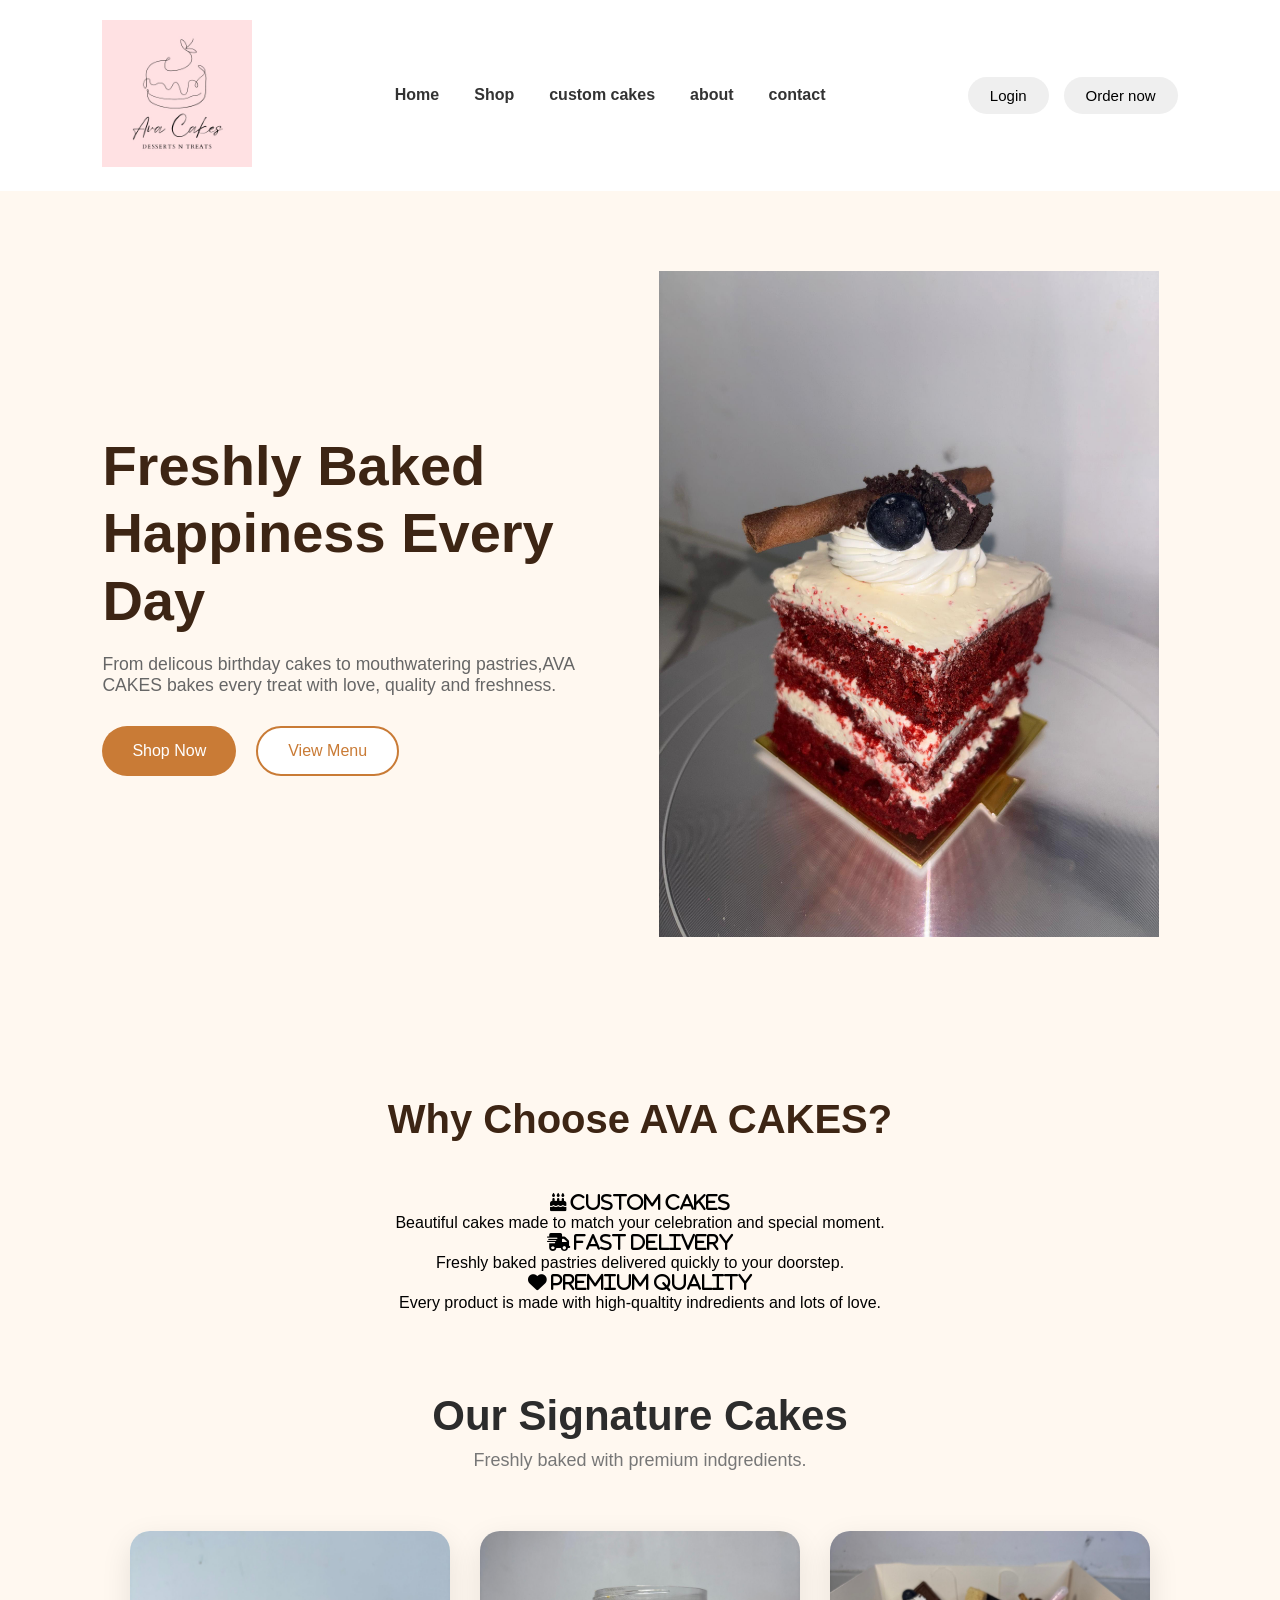
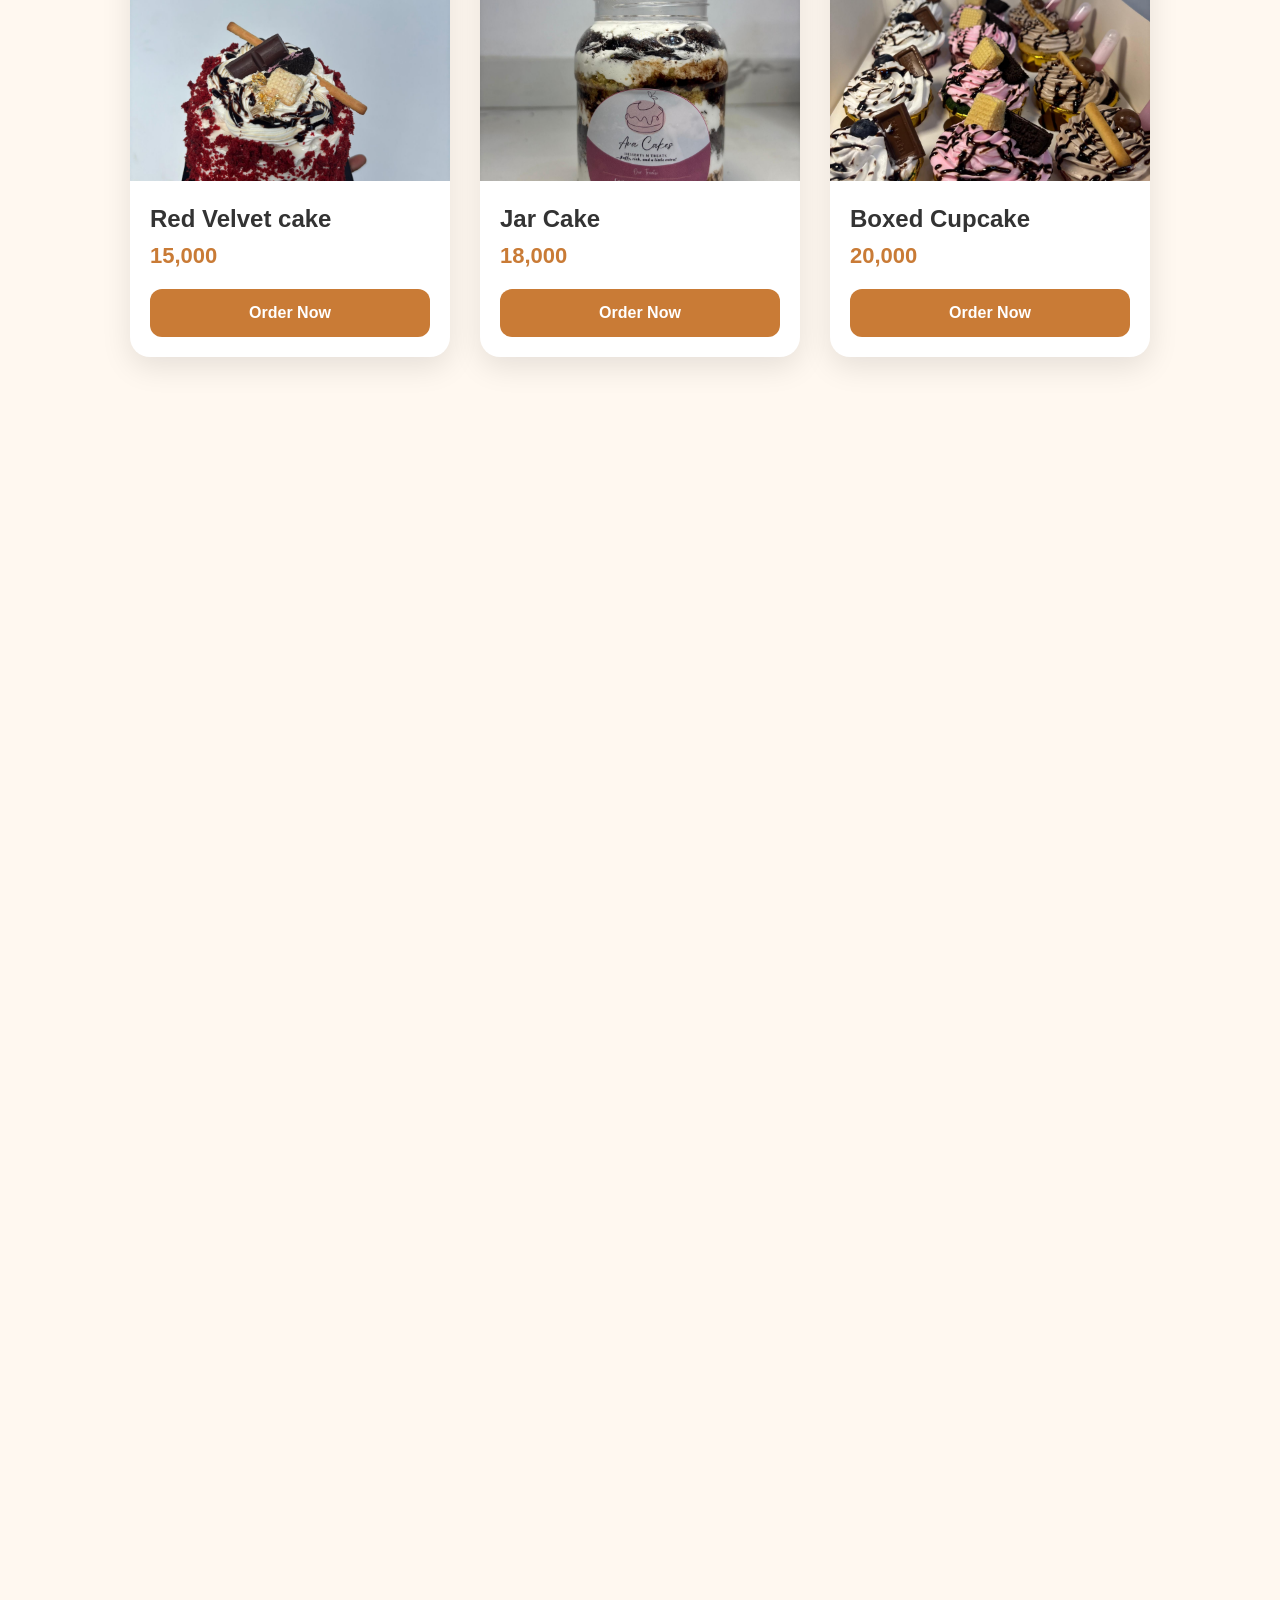
==== index.html @ df7b78af "Initial commit" ====
<!DOCTYPE html>
<html lang="en">
<head>
    <meta charset="utf-8">
    <meta name="viewport"content="width=device-width,inital-scale=1.0">
    <title>AVA CAKES</title>
    <link rel="stylesheet" href="css/style.css"> 
    <link rel="preconnect" href="https://fronts,googleapis.com">
    <link rel="stylesheet" href="https://cdnjs.cloudflare.com/ajax/libs/font-awesome/6.7.2/css/all.min.css">
    <link rel="preconnect" href="https://fronts.gstatic.com"crossorigin>
    <link href="https://frongts,googleapis,com/css2?family=poppins:wght@300;400;500;600;700& display=swap" rel="stylesheet">
</head>

<body>
 <nav class="navbar">
<div class="logo">
<img src="image/logo/logo.png" alt="AVA CAKES logo">
</div>
<ul class="nav-links" id="navLinks">
<li><a href="#">Home</a></li>
<li><a href="#">Shop</a></li>
    <li><a href="#">custom cakes</a></li>
    <li><a href="#">about</a></li>
    <li><a href="#">contact</a></li>
</ul>
<div class="menu-toggle" id="menuToggle">
<i class="fa-solid fa-bar"></i>
</div>
<div class="nav-actions">
    <button class="login-btn">Login</button>
    <button class="order-btn">Order now</button>
</div>
 </nav>
<section class="hero fade-in">
    <div class="hero-text">
<h1>Freshly Baked Happiness Every Day</h1>
<p>
    From delicous birthday cakes to mouthwatering pastries,AVA CAKES bakes every treat with love, quality and freshness.
</p>
<div class="hero-buttons">
    <button class="shop-btn">Shop Now</button>
<button class="menu-btn">View Menu</button>
</div>
    </div>
    <div class="hero-image">
        <img src="image/hero/hero-cake.jpg" alt="AVA CAKES Signature Cake">
    
    </div>
</section>
<section class="features fade-in">
    <h2>Why Choose AVA CAKES?</h2>
    <div class="feature-container">
        <div class="feature-card">
<h3><i class="fa-solid fa-cake-candles"> Custom Cakes</i></h3>
<p>Beautiful cakes made to match your celebration and special moment.</p>
        </div>
        <div class="feature-card">
<h3><i class="fa-solid fa-truck-fast"> Fast Delivery</i></h3>
<p>Freshly baked pastries delivered quickly to your doorstep.</p>
        </div>
<div class="feature-card">
<h3><i class="fa-solid fa-heart"> Premium Quality</i></h3>
<p>Every product is made with high-qualtity indredients and lots of love.</p>
</div>

    </div>

</section>
<section class="feature-products fade-in">
<div class="section-title">
<h2>Our Signature Cakes</h2>
<p>Freshly baked with premium indgredients.</p>
</div>
<div class="products">
    <div class="product-card">
        <img src="image/cakes/red velvet.jpg" alt="red velvet">
<h3>Red Velvet cake</h3>
<p class="price">15,000</p>
<button>Order Now</button>
    </div>
<div class="product-card">
<img src="image/cakes/jar cake.jpg" alt="Jar Cake">
<h3>Jar Cake</h3>
<p
class="price">18,000</p>
<button>Order Now</button>
</div>
<div class="product-card">
    <img src="image/cakes/boxked cupcake.jpg" alt="Boxed Cupcake">
<h3>Boxed Cupcake</h3>
<p class="price">20,000</p>
<button>Order Now</button>
</div>

</div>
</section>

<section class="reviews fade-in">
    <div class="section-title">
        <h2>What Our Customers Say</h2>
        <p>Trusred by cake lovers across the city.</p>
    </div>
    <div class="review-container">
        <div class="review-card">
            <h3>⭐⭐⭐⭐⭐</h3>
<p>"The Red Velvet and the Chocolate Cake was absolutely delicious.it they are my favourite."</p>
<h4>- Fareed A.</h4>
        </div>
        <div class="review-card">
            <h3>⭐⭐⭐⭐⭐</h3>
                <p>"Fast delivery, fresh pastries and excellent customer service. highly recommendable."</p>
<h4>- Precious A.</h4>
        </div>
        <div class="review-card">
            <h3>⭐⭐⭐⭐⭐</h3>
<p>"AVA CAKES made my birthday unforgettable. I'll definately order again!"</p>
<h4>- David o.</h4>
        </div>
    </div>
</section>
<section class="about fade-in">
    <div class="about-image">
<img src="image/about/backary.jpg" alt="AVA CAKES Bakery">
    </div>
<div class="about-text">
    <h2>About AVA CAKES</h2>
<P>AVA CAKES is passionate about creating beautiful cakes and delicious pastries for every with premium ingredients,creativity and lots of love.</P>
<p>Whether it's a birthday, wedding, anniversary or a simple sweet treat, we make every celebration unforgettable.</p>
<button class="order-btn">Learn More</button>
</div>
</section>
<section class="cta fade-in">
<h2>Ready to Order Your Dream Cake?</h2>
<p>Let AVA CAKES make your next celebration extra special with our freshly baked cakes and pastries.</p>
<a href="#" class="cta-btn">Order Your Cake Today</a>
</section>
<footer class="footer fade-in">
    <div class="footer-container">
<div class="footer-box">
<h3>AVA CAKES</h3>
<p>Baking happiness every day with delicious cakes, pastries and desserts made with love</p>
</div>
<div class="footer-box">
<h3>Quick Links</h3>
<a href="#">Home</a>
<a href="#">Shop</a>
<a href="#">Custom Cakes</a>
<a href="#">About</a>
<a href="#">Contact</a>
</div>
<div class="footer-box">
    <h3>Contact</h3>
<p>📍 Ibadan, nigeria</p>
<p>📱 +234 903 050 4430</p>
<p>✉ avacakesng@gmail.com</p>
</div>
<div class="footer-box">
<h3>Opening Hours</h3>
<p>Monday - Friday</p>
<p>8:00 AM - 7:00 PM</p>

<p>Saturday</p>
<p>9:00 - 6:00 PM</p>
</div>
</div>
<div class="copyright">
    <p>© 2026 AVA CAKES. All Rights Reserved.</p>
    </div>

</footer>
<script src="js/script.js"></script>
</body>
</html>
---- css/style.css ----
html{
    scroll-behavior: smooth;
}
/* Reset */
*{
    margin: 0;
    padding: 0;
    box-sizing: border-box;
}
/* body */
body{
    font-family: "poppins" ,
    sans-serif;
    background: #fff8f0;       
}
/* Navigation Bar */
.navbar{
    display: flex;
    justify-content: space-between;
    align-items: center;
    padding: 20px 8%;
    background: #ffffff;
    box-shadow: 0 2px 15px rgba(0, 0, 0, 0);
    position:sticky;
    top: 0;
    z-index: 1000;
}
/* Logo*/
.logo img{
    width: 150px; 
    height: auto;
    transition: o.3s ease;
}
/* Navigation Links*/
.nav-links{
    display: flex;
    list-style: none;
    gap: 35px;
}
.nav-links a{
    text-decoration: none;
    color: #333;
    font-weight:600 ;
transition: 3s;
}
.nav-links a:hover{
    color: #C97B36;
    transition: 0.3s ease;
    position: relative;
}
/* Buttons */
.nav-actions{
    display: flex;
    gap: 15px;
}
.login-btn,.order-btn{
    padding: 10px 22px;
    border-radius: 30px;
    border: none;
    cursor: pointer;
    font-size: 15px;
    transition: o.3s ease;
}
.login-btn:hover{
    background: white;
    color: #C97B36;
}
.order-btn:hover{
    background: #a96327;
}

/* Hero Section */
.hero{
    display: flex;
    align-items: center;
    justify-content: space-between;
    padding: 80px 8%;
    min-height: 90vh;
}

.hero-text{
flex: 1;
}

.hero-text h1{
    font-size: 3.5rem;
    color: #3d2514;
    line-height: 1.2;
}

.hero-text p{
    margin: 20px 0;
    color: #666;
    font-size: 1.1rem;
    max-width: 500px;
}

.hero-buttons{
    display: flex;
    gap: 20px;
    margin-top: 30px;
}

.shop-btn,
.menu-btn{
    padding: 14px 30px;
    border: none;
    border-radius: 30px;
    cursor: pointer;
    font-size: 16px;
}

.shop-btn{
    background: #C97B36;
    color: white;
}

.menu-btn{
    background: white;
    border: 2px solid #C97B36;
    color: #C97B36;
}

.hero-image{
    flex: 1;
    display: flex;
    justify-content:center;
    animation: float 3s ease-in-out infinte;
}

.hero-image img{
    width: 500px;
    max-width: 100%;
    
}

/* Features section */
.features{
    padding: 80px 8%;
    text-align: center;
}

.features h2{
    font-size: 2.5rem;
    color: #3d2514;
    margin-bottom: 50px;
}

.features-container{
    display: flex;
    justify-content: center;
    gap: 30px;
    flex-wrap: wrap;
}

.features-card{
    background: white;
    width: 320px;
    padding: 30px;
    border-radius: 15px;
    box-shadow: 0 5px 20px rgba(0, 0, 0, .08);
    transform: .3s;
}

.features-card:hover{
    transform: translateY(-10px);
}

.features-card h3{
    margin-bottom: 15xp;
    color: #C97B36;
}
.features-card p{
    color: #666;
    line-height: 1.6;
}

.features-card i{
    font-size: 28px;
    margin-right: 10px;
    color: #C97B36;
}

.features-products{
    padding: 100px 8%;
    background: #fff8f5;
}

.section-title{
    text-align: center;
    margin-bottom: 60px;
}

.section-title h2{
    font-size: 42px;
    color: #2c2c2c;
    margin-bottom: 10px;
}

.section-title p{
    color: #777;
    font-size: 18px;
}

.products{
    display: flex;
    justify-content: center;
    gap: 30px;
    flex-wrap: wrap;
}

.product-card{
    width: 320px;
    background: #fff;
    border-radius: 20px;
    overflow: hidden;
    box-shadow:0 10px 30px rgba(0, 0, 0, .1);
    transition: 0.4s;
    cursor: pointer;
}

.product-card:hover{
    transform: translateY(-10px);
    box-shadow: 0 20px 40px rgba(0, 0, 0, .15);
}

.product-card img{
    width: 100%;
    height: 250px;
    object-fit: cover;
    transition: 0.4s ease;
}
.product-card:hover img{
    transform: scale(1.08);
}

.product-card h3{
    padding: 20px 20px 10px;
    font-size: 24px;
    color: #333;
}

.price{
    padding: 0 20px;
    font-size: 22px;
    font-weight: 700;
    color: #c97B36;
}

.product-card button{
    width: calc(100% - 40px);
    margin: 20px;
    padding: 15px;
    border: none;
    border-radius: 12px;
    background: #c97B36;
    color: #fff;
    font-size: 16px;
    font-weight: 600;
    cursor: pointer;
    transition: 3s;
}

.product-card button:hover{
background: #a86026;
}

.reviews{
    padding: 100px 8%;
    background: #ffffff;
}

.review-container{
    display: flex;
    justify-content: center;
    gap: 30px;
    flex-wrap: wrap;
}

.review-card{
    width: 320px;
    background: #fff8f5;
    padding: 30px;
    border-radius: 20px;
    text-align: center;
    box-shadow: 0 10px 30px rgba(0, 0, 0, .08);
    transition: .3s;
}

.review-card:hover{
    transform: translateY(-10px);
}

.review-card h3{
font-size: 24px;
margin-bottom: 15px;
}

.review-card p{
color: #555;
line-height: 1.7;
margin-bottom: 20px;
}

.review-card h4{
    color: #c97B36;
    font-size: 18px;
}

.about{
    display: flex;
    align-items: center;
    justify-content: center;
    gap: 60px;
    padding: 100px 8%;
    background: #fff8f5;
    flex-wrap: wrap;
}

.about-image img{
    width: 500px;
    border-radius: 20px;
    box-shadow: 0 15px 35px rgba(0, 0, 0, .15);
}

.about-text{
    max-width: 500px;
}

.about-text h2{
    font-size: 42px;
    margin-bottom: 20px;
    color: #333;
}

.about-text p{
    font-size: 17px;
    color: #666;
    line-height: 1.8;
    margin-bottom: 20px;
}

.cta{
    background: #c97B36;
    color: #fff;
    text-align: center;
    padding: 90px 8%;
}

.cta h2{
    font-size: 45px;
    margin-bottom: 20px;
}

.cta p{
    font-size: 18px;
    width: 70%;
    margin: 0 auto 40px;
    line-height: 1.8;
}

.cta-btn{
    display: inline-block;
    padding: 15px 40px;
    background: #fff;
    color: #c97B36;
    text-decoration: none;
    border-radius: 50px;
    font-weight: 600;
    transition: .3s;
}

.cta-btn:hover{
    background: #2c2c2c;
    color: #fff;
}

.footer{
    background: #2c2c2c;
    color: white;
    padding: 70px 8% 20px;
}

.footer-container{
    display: grid;
    grid-template-columns: repeat(auto-fit,minmax(220px,1fr));
    gap: 40px;
    margin-bottom: 40px;
}

.footer-box h3{
    margin-bottom: 20px;
    color: #c97B36;
}

.footer-box p{
    line-height: 1.8;
    color: #ddd;
}

.footer-box a{
    display: block;
    color: #ddd;
    text-decoration: none;
    margin-bottom: 10px;
    transition: .3s;
}

.footer-box a:hover{
    color: #C97B36;
}

.copyright{
    text-align: center;
    border-top: 1px solid rgba(255, 255, 255, .2);
    padding-top: 20px;
    color: #bbb;
}

/* ========================
   Responsive Design
========================= */
@media (max-width:992px){
    .hero{
        flex-direction: column;
        text-align: center;
        gap: 50px;
    }

    .hero-text p{
        margin: 20px auto;
    }

    .hero-buttons{
        justify-content: center;
    }

    .hero-image img{
        width: 400px;
        height: 400px;
    }

    .about{
        flex-direction: column;
        text-align: center;
    }

    .about-image img{
        width: 100%;
        max-width: 450px;
    }
}   

@media (max-width:768px){
.navbar{
    flex-direction: column;
    gap: 20px;
}

.nav-links{
    flex-direction: column;
    align-items: center;
    gap: 15px; 
}

.nav-actions{
    flex-direction: column;
    width: 100%;
}

.login-btn,.order-btn{
    width: 100%;
}

.hero-text h1{
    font-size: 2.5rem;
}

.hero-image img{
    width: 300px;
    height: 300px;
}

.cta h2{
    font-size: 32px;
}

cta p{
    width: 100%;
}

}

/* Mobile Menu */
.menu-toggle{
    display: none;
    font-size: 28px;
    cursor: pointer;
}
@media (max-width:768px){
    .menu-toggle{
        display: block;
    }
.nav-links, .nav-actions{
    display: none;
}
}

@media (max-width:768px){
    .nav-links.show{
        display: flex;
    }
}

/* Fade In Animation */
.fade-in{
    opacity: 0;
    transform: translateY(40px);
    transition: all 1s ease;
}

.fade-in.show{
    opacity: 1;
    transform: translateY(0);
}

.order-btn:hover{
    transform: translateY(-3px);
    box-shadow: 0 10px 20px rgba(0, 0, 0, .15);
}

.login-btn:hover{
    transform: translateY(-3px);
    box-shadow: 0 10px 20px rgba(0, 0, 0, .15);
}

.logo img:hover{
    transform: scale(1.05);
}

.nav-links a::after{
    content: "";
    position: absolute;
    width: 0;
    height: 2px;
    left: 0;
    bottom: -5px;
    background: #C97B36;
    transition: 0.3s ease;
}

.nav-links a:hover::after{
    width: 100%;
}

@keyframes float{
    0%,100%{
        transform: translateY(0)
    }
    50%{
        transform: translateY(-15px)
    }
}
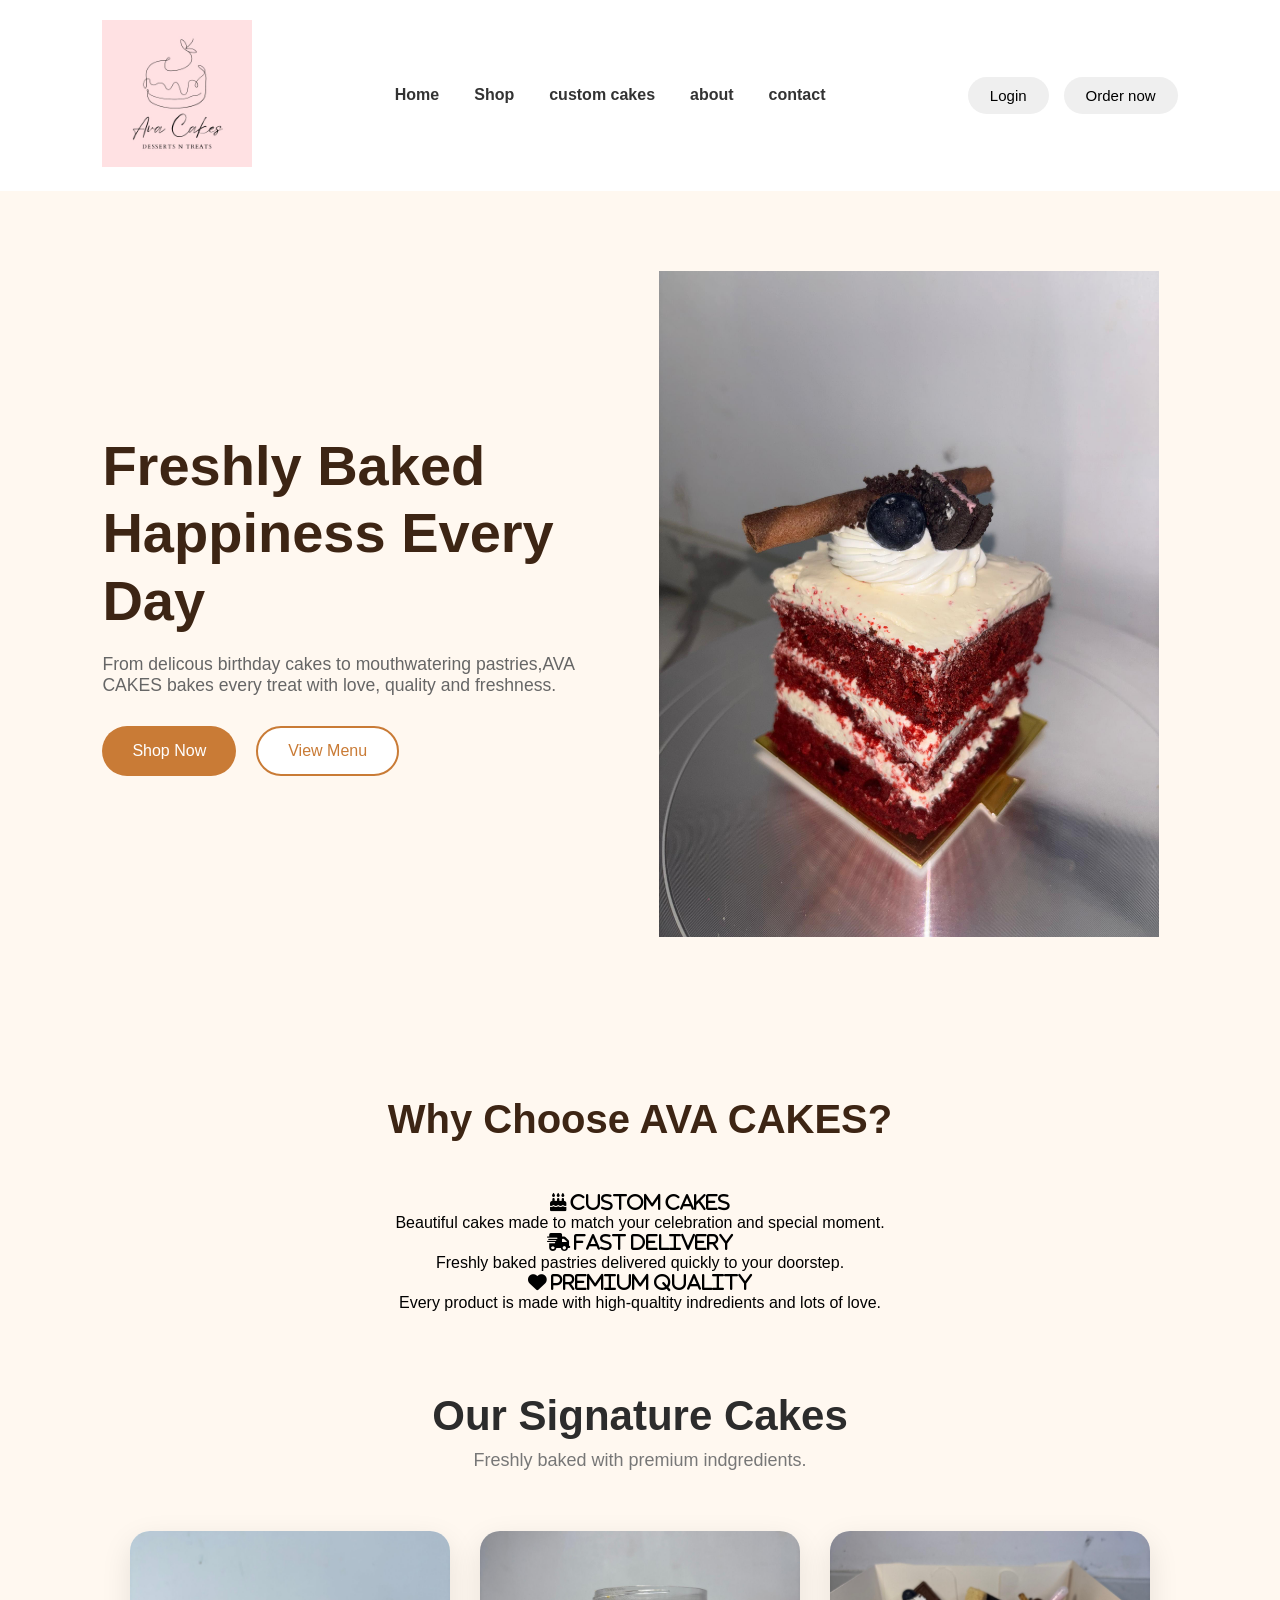
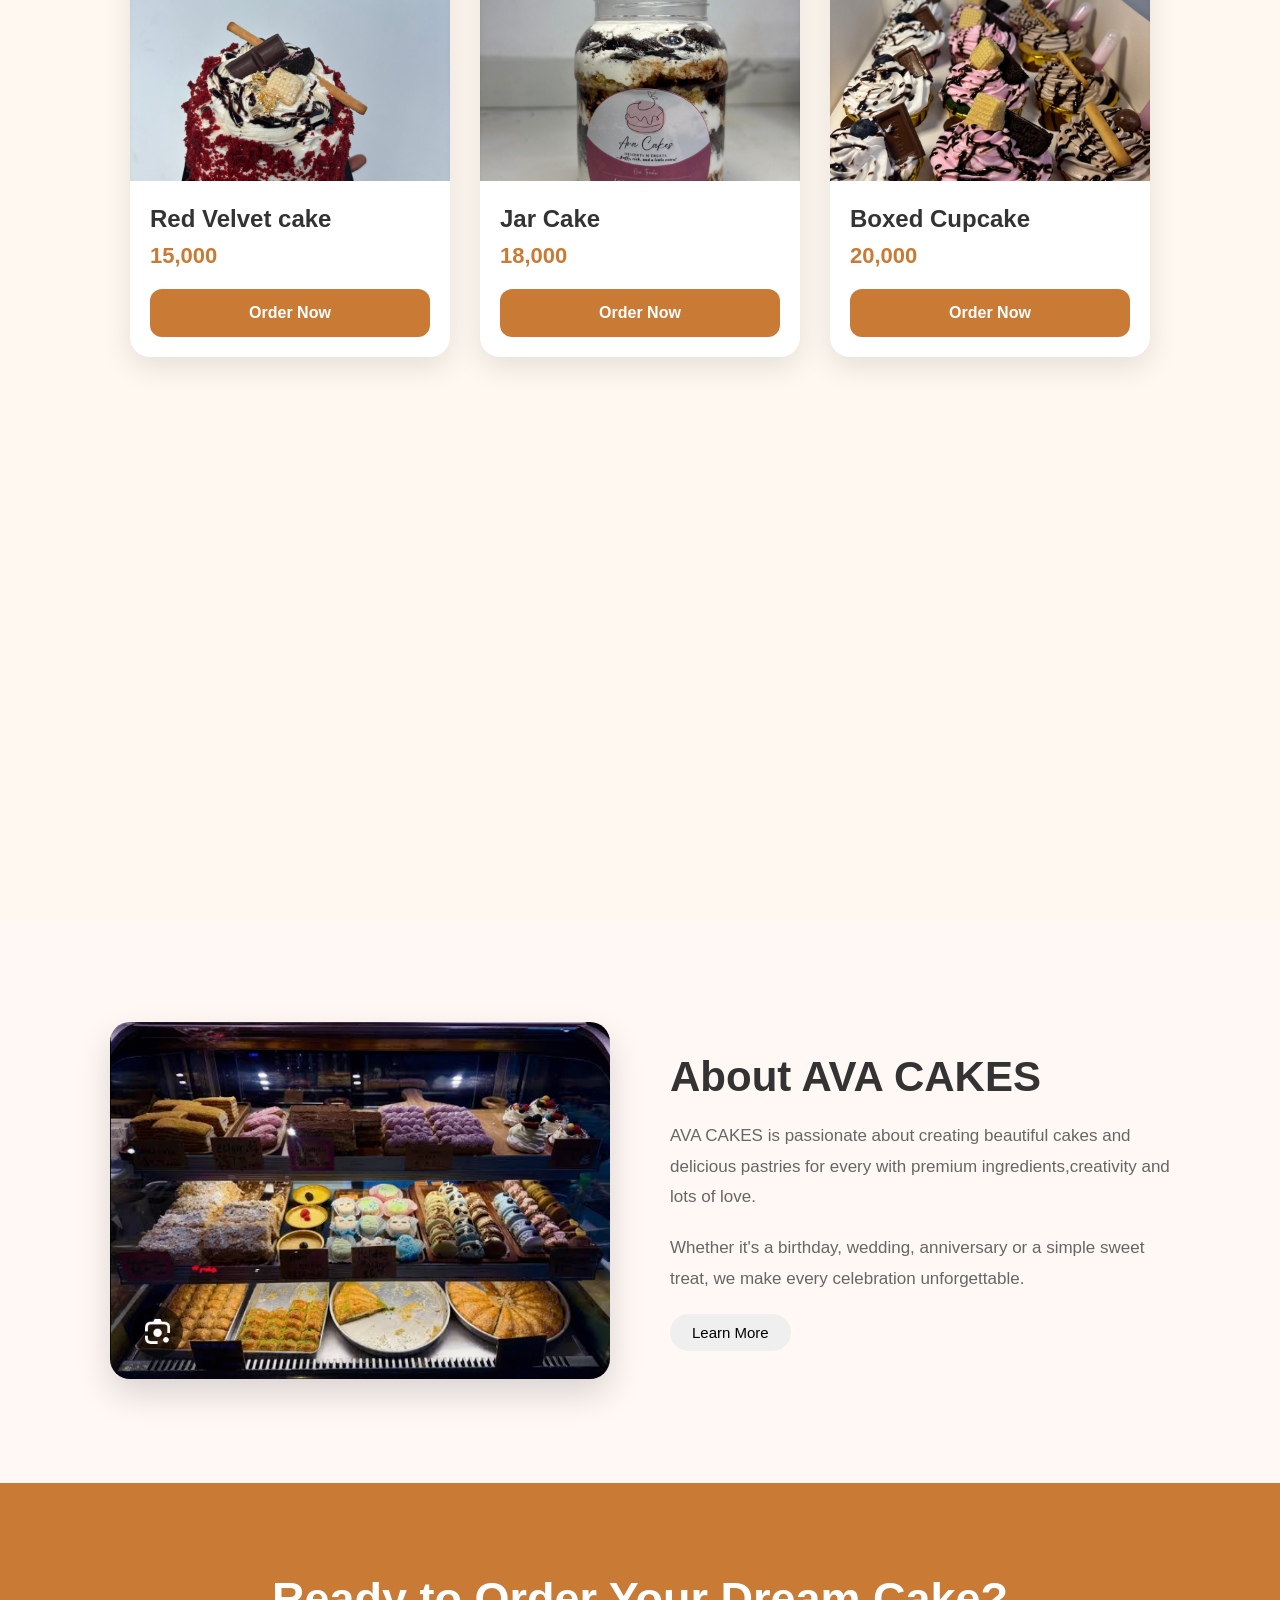
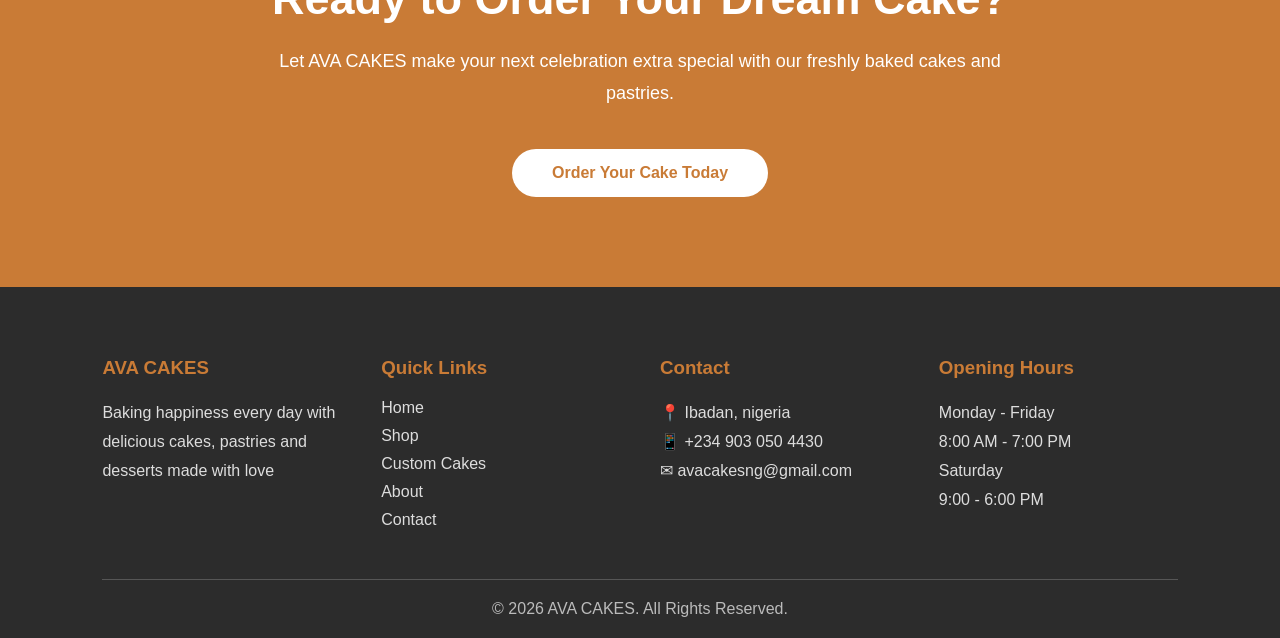
==== commit fa31c88e: "Fix hamburger icon and remove test alert" ====
--- a/index.html
+++ b/index.html
@@ -24,7 +24,7 @@
     <li><a href="#">contact</a></li>
 </ul>
 <div class="menu-toggle" id="menuToggle">
-<i class="fa-solid fa-bar"></i>
+<i class="fa-solid fa-bars"></i>
 </div>
 <div class="nav-actions">
     <button class="login-btn">Login</button>
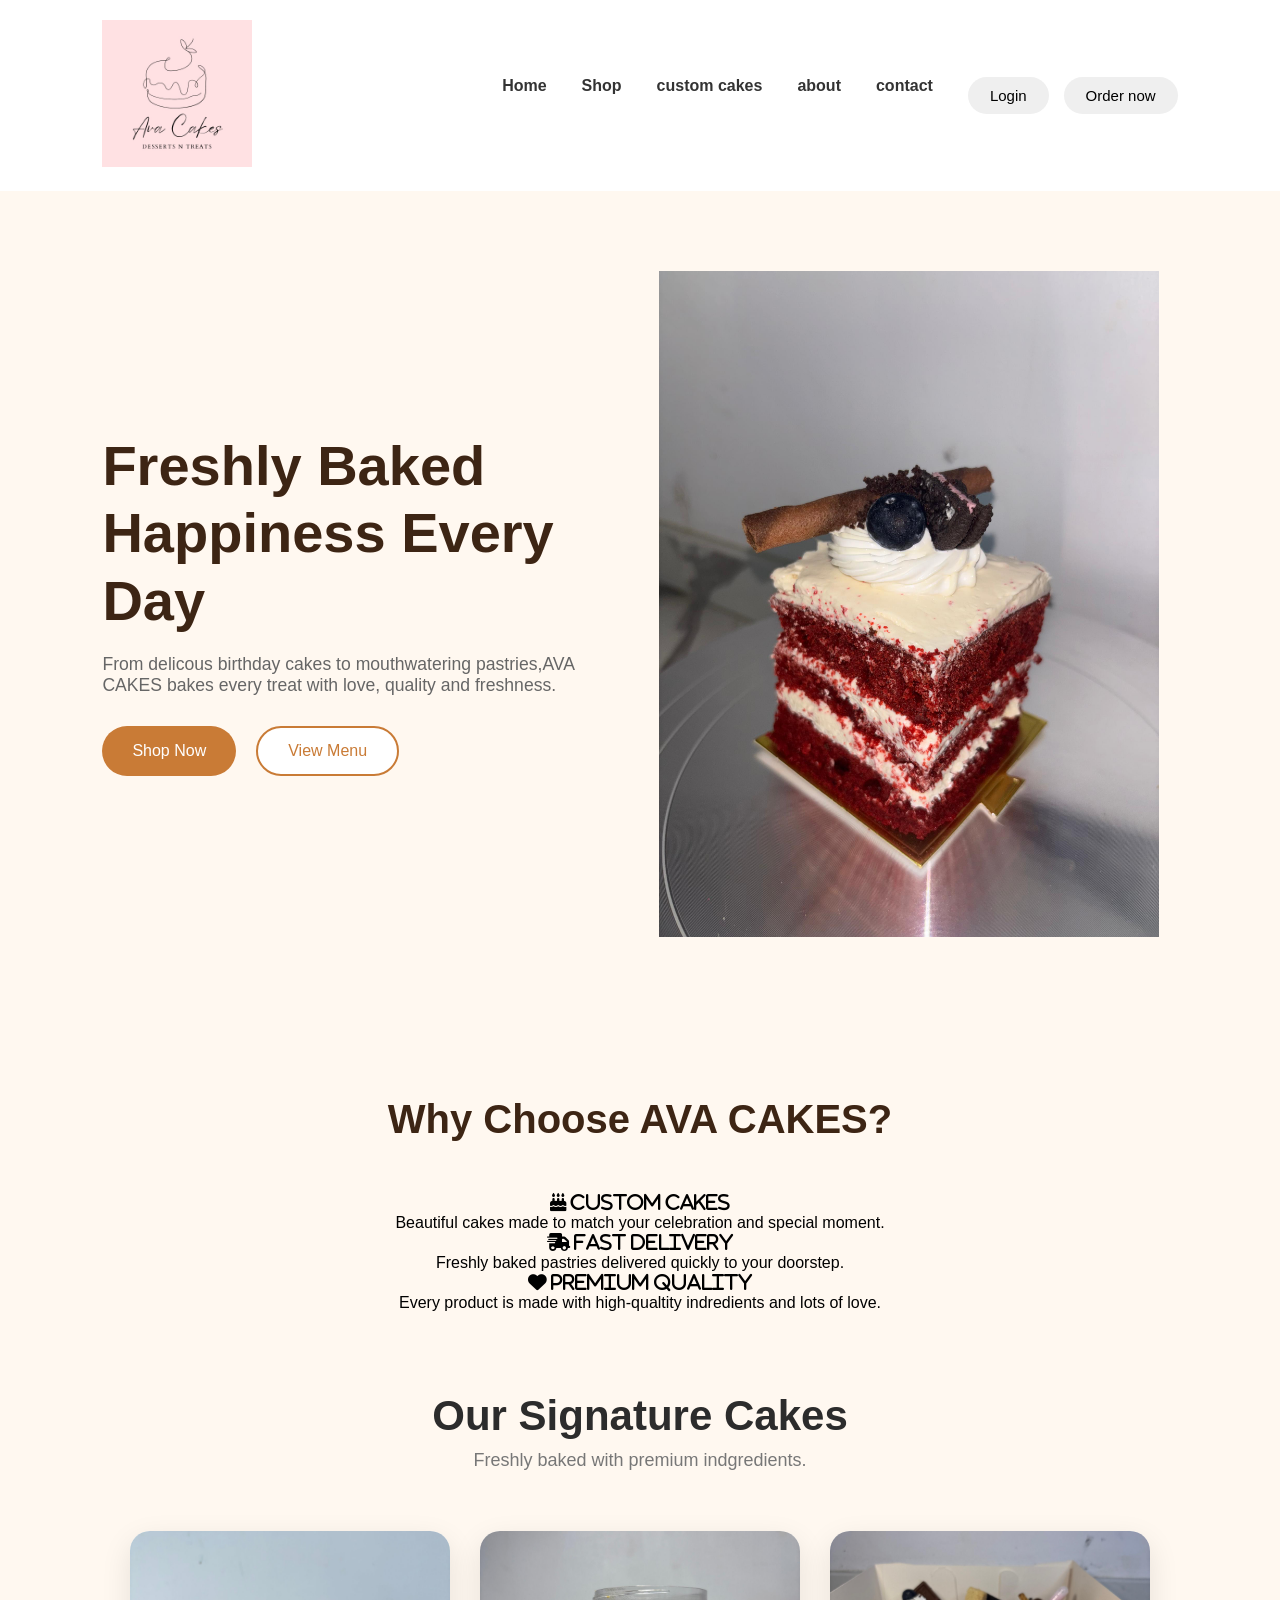
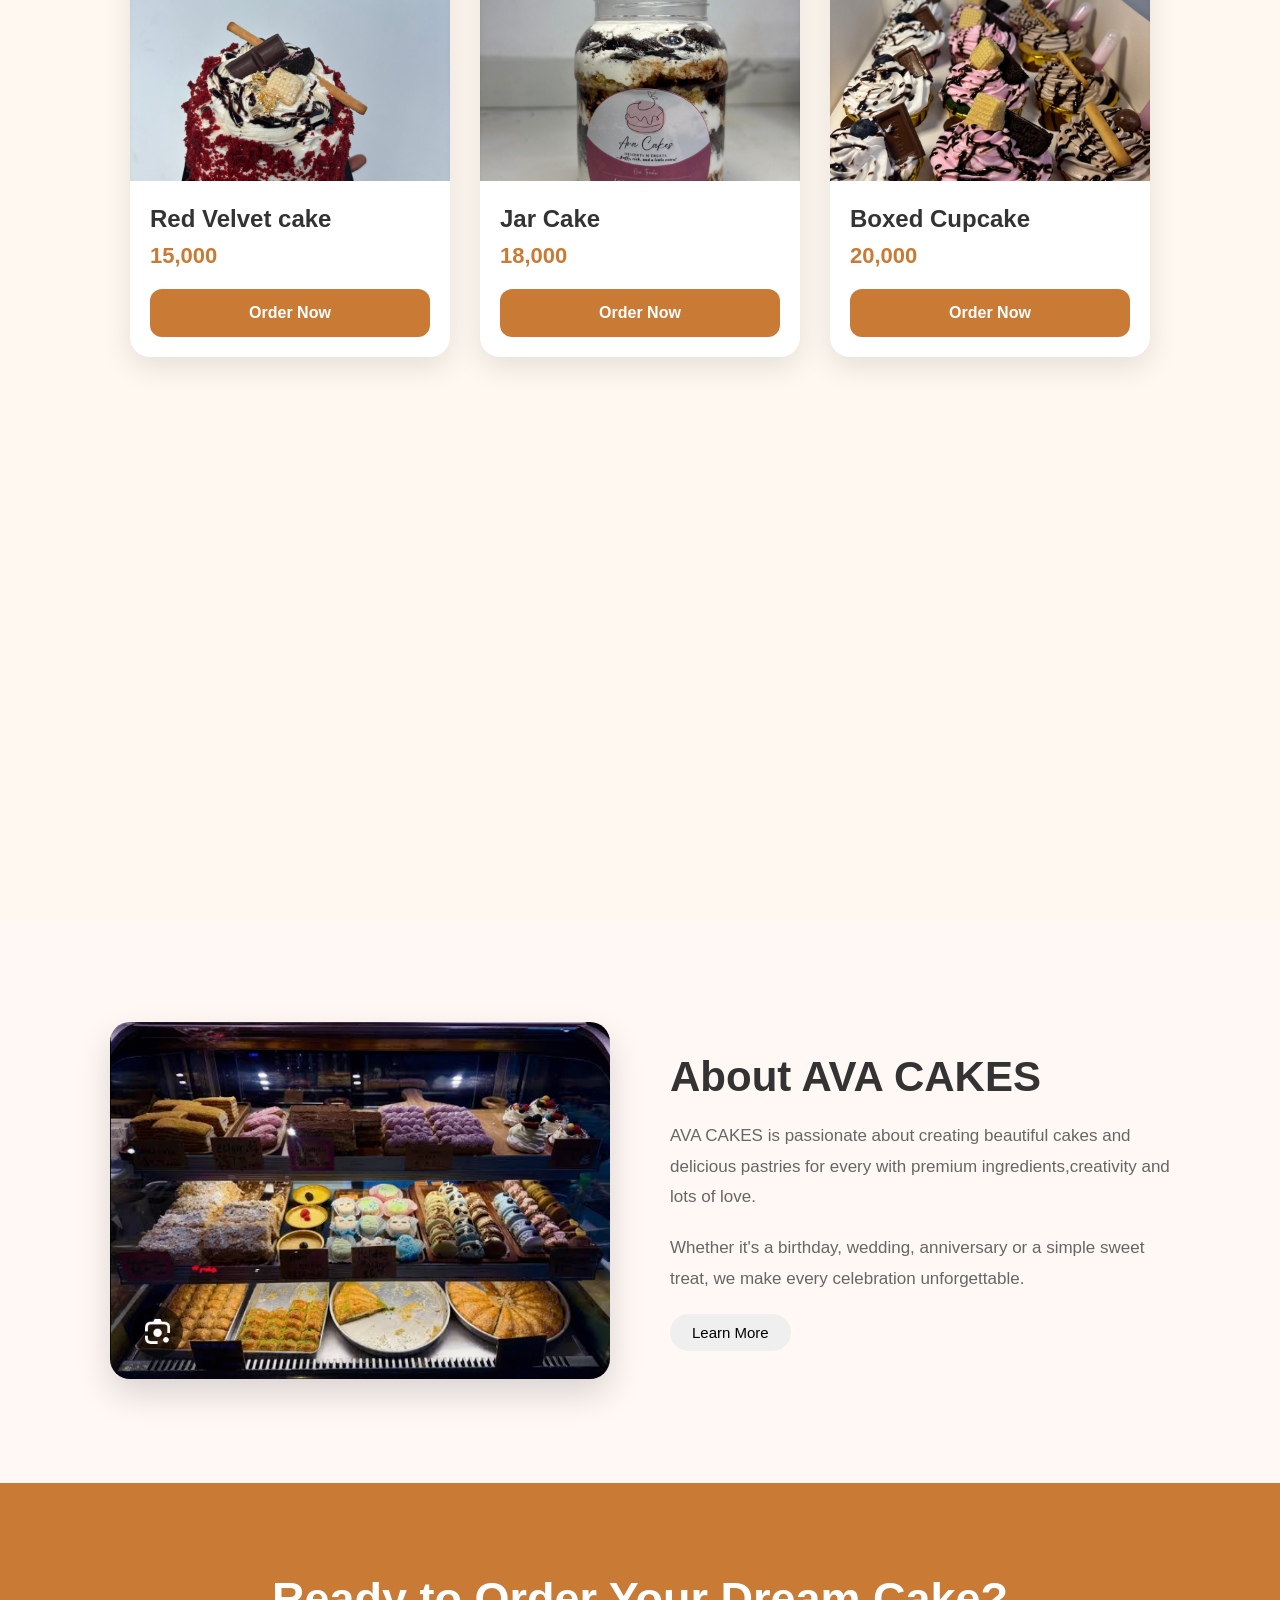
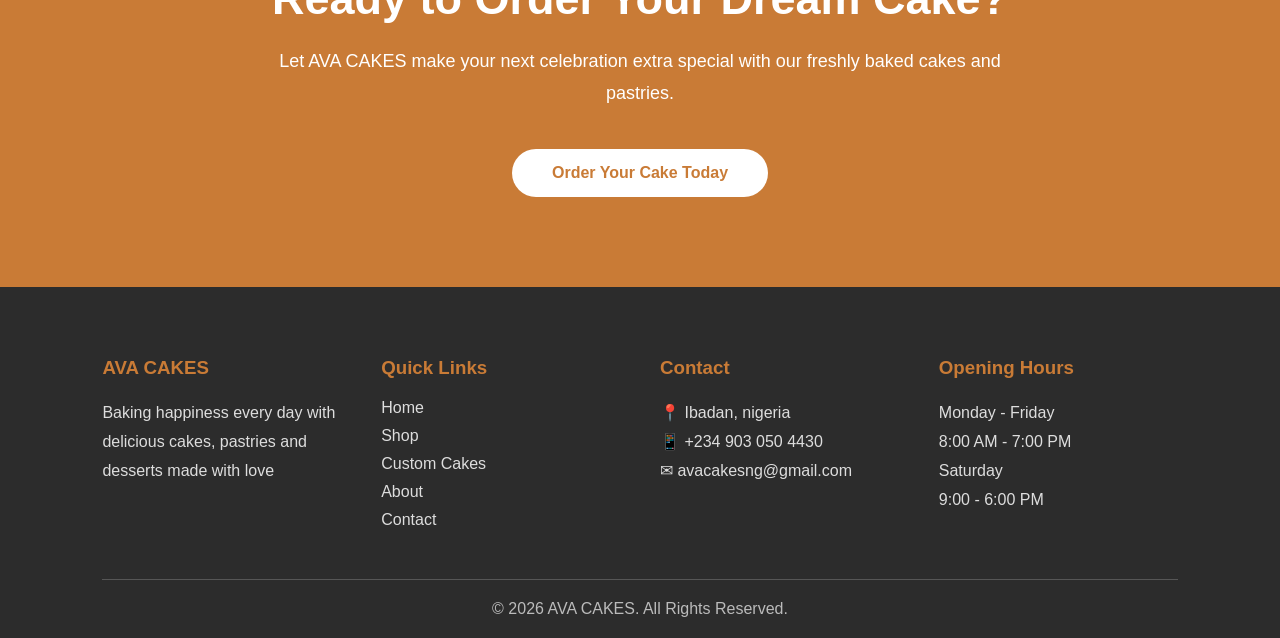
==== commit 9dc5a5d0: "Fix mobile navigation buttons" ====
--- a/index.html
+++ b/index.html
@@ -22,13 +22,13 @@
     <li><a href="#">custom cakes</a></li>
     <li><a href="#">about</a></li>
     <li><a href="#">contact</a></li>
+    <div class="nav-actions">
+<button class="login-btn">Login</button>
+<button class="order-btn">Order now</button>
+    </div>
 </ul>
 <div class="menu-toggle" id="menuToggle">
 <i class="fa-solid fa-bars"></i>
-</div>
-<div class="nav-actions">
-    <button class="login-btn">Login</button>
-    <button class="order-btn">Order now</button>
 </div>
  </nav>
 <section class="hero fade-in">
--- a/css/style.css
+++ b/css/style.css
@@ -502,7 +502,10 @@
         display: block;
     }
 .nav-links, .nav-actions{
-    display: none;
+    display: flex;
+    flex-direction: column;
+    gap: 10px;
+    margin-top: 20px;
 }
 }
 
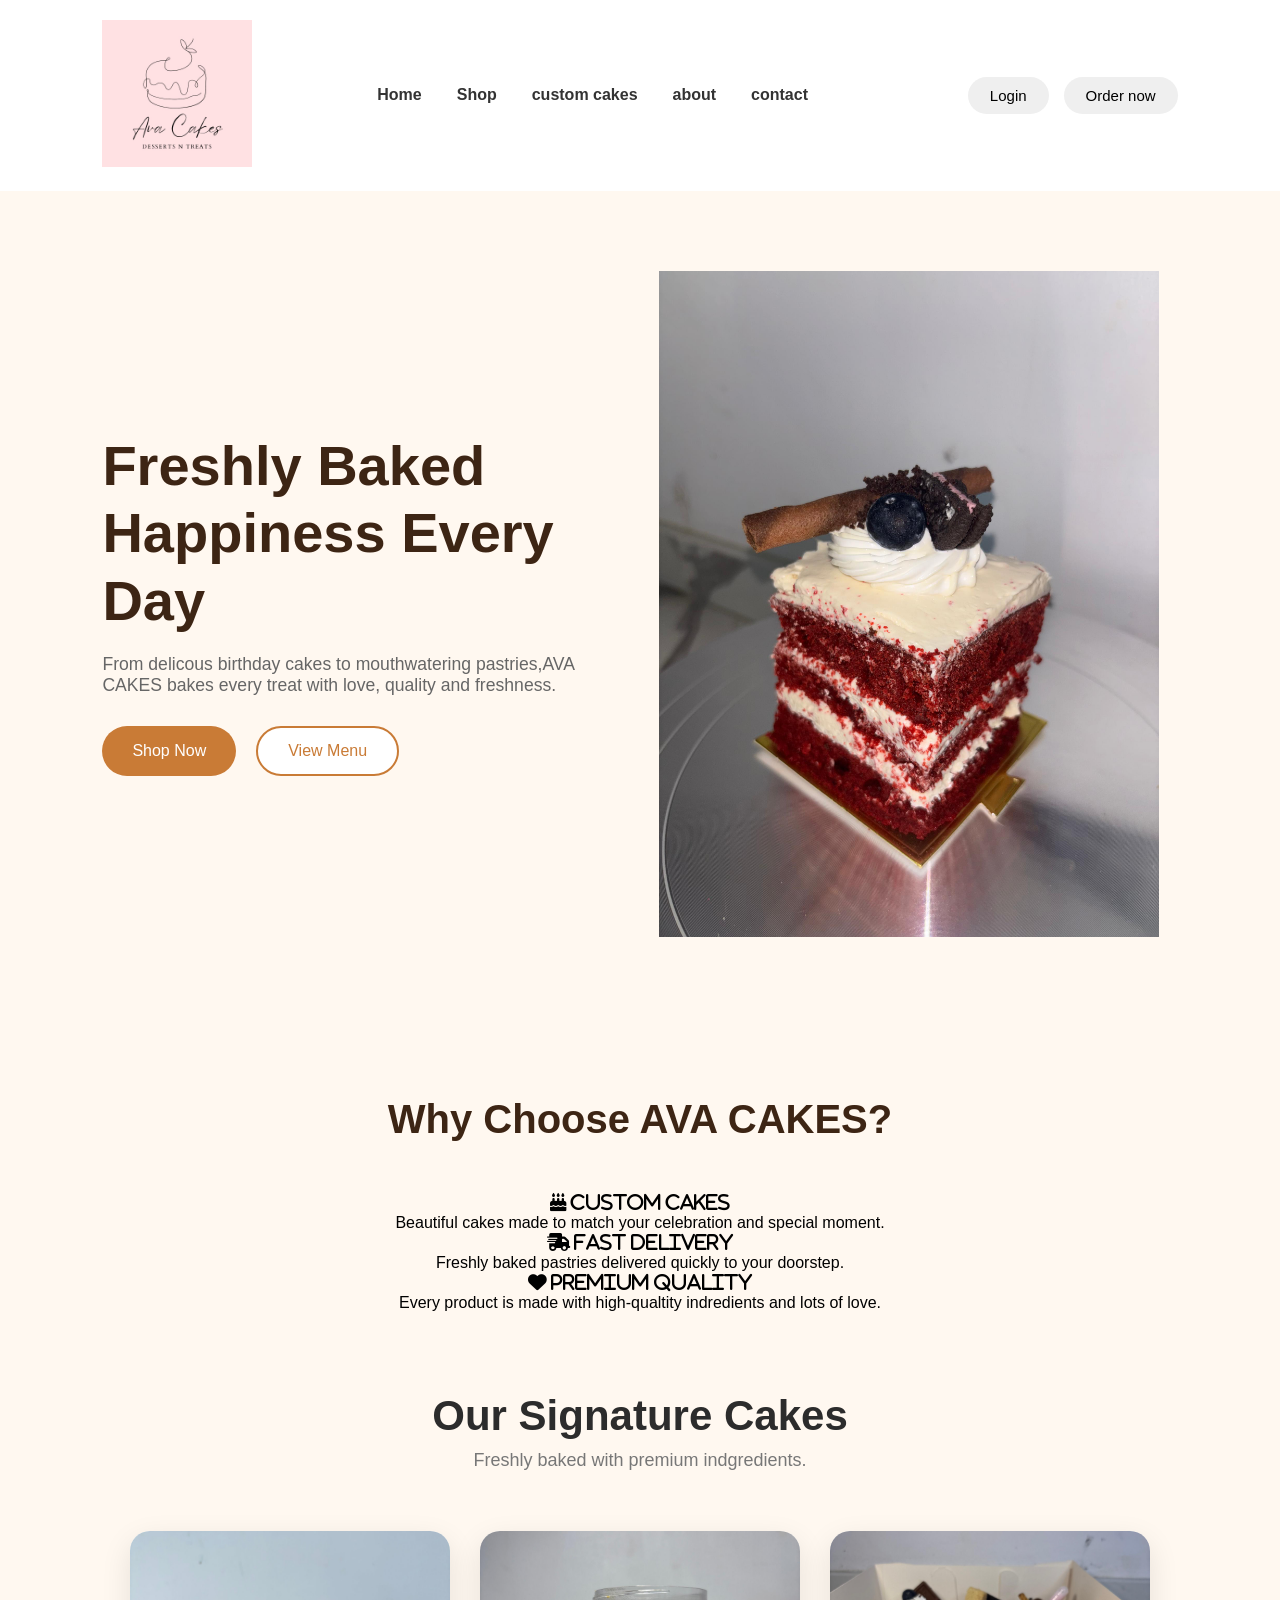
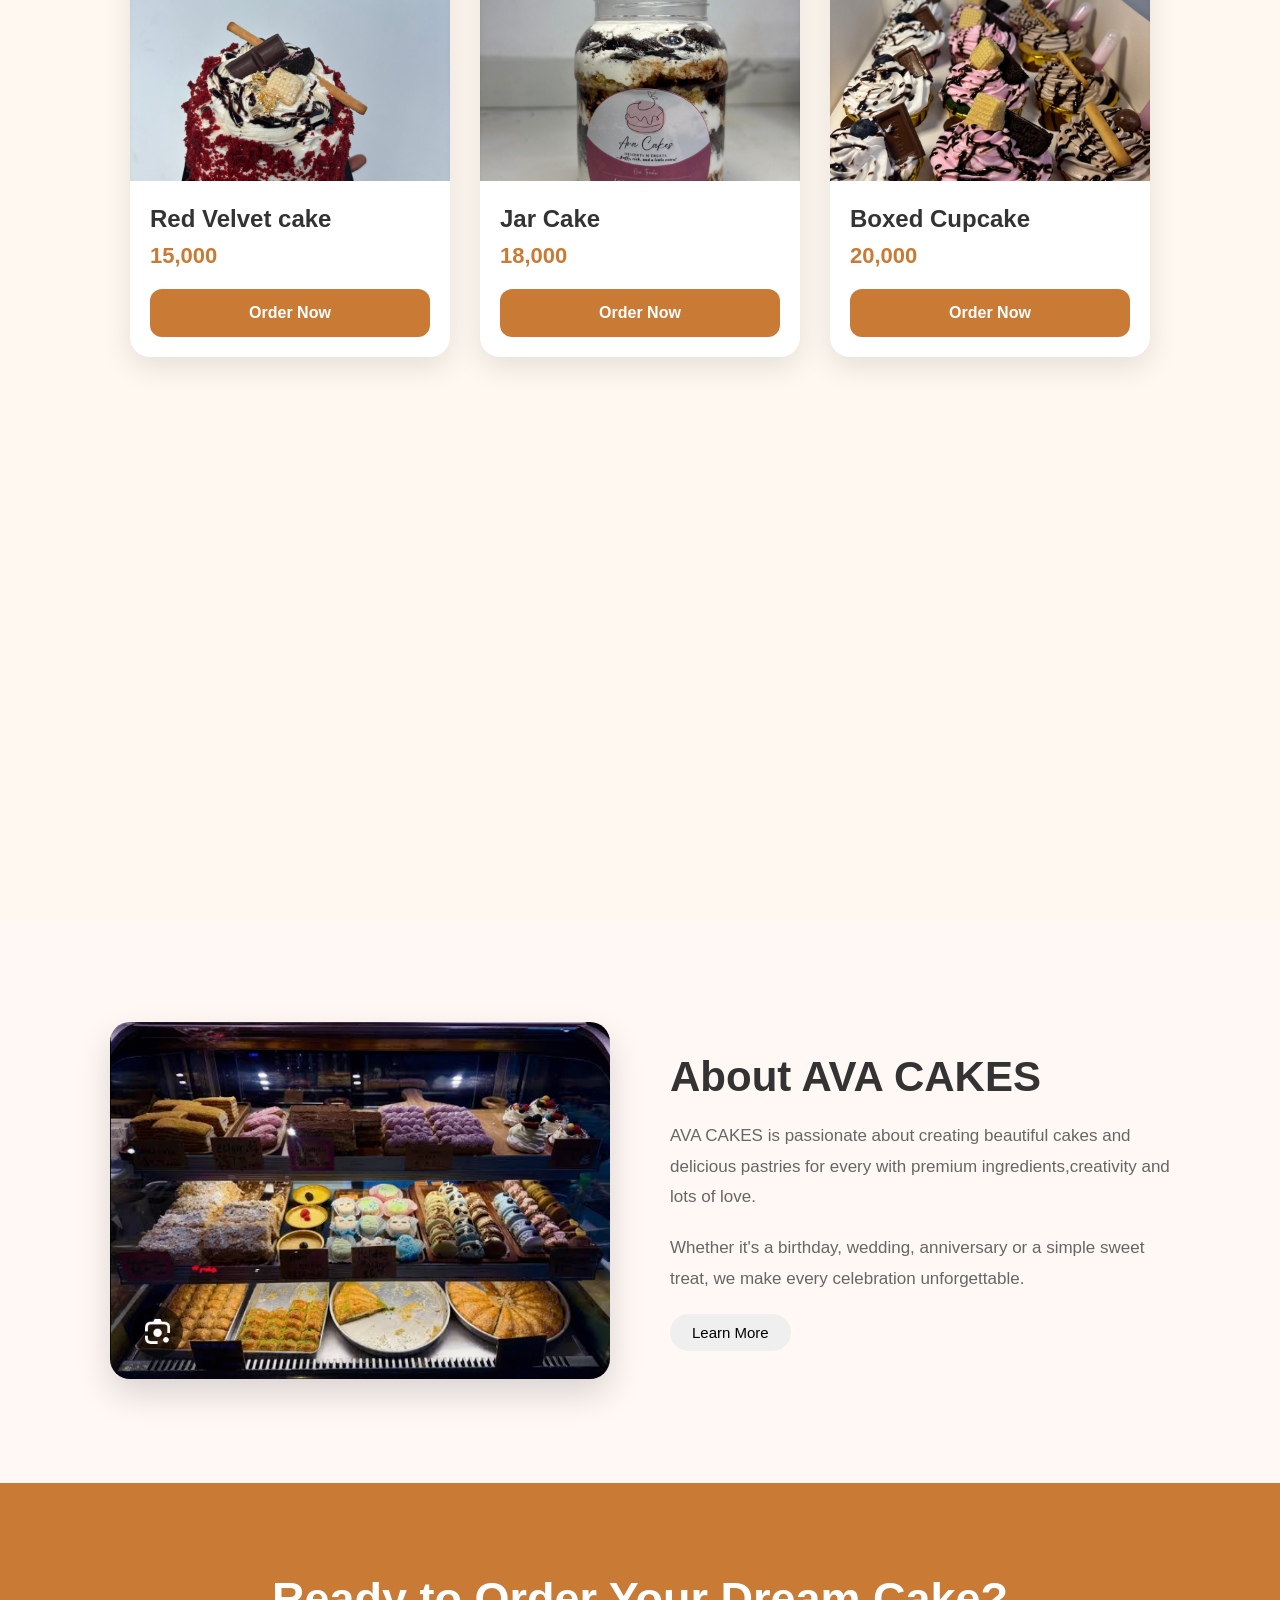
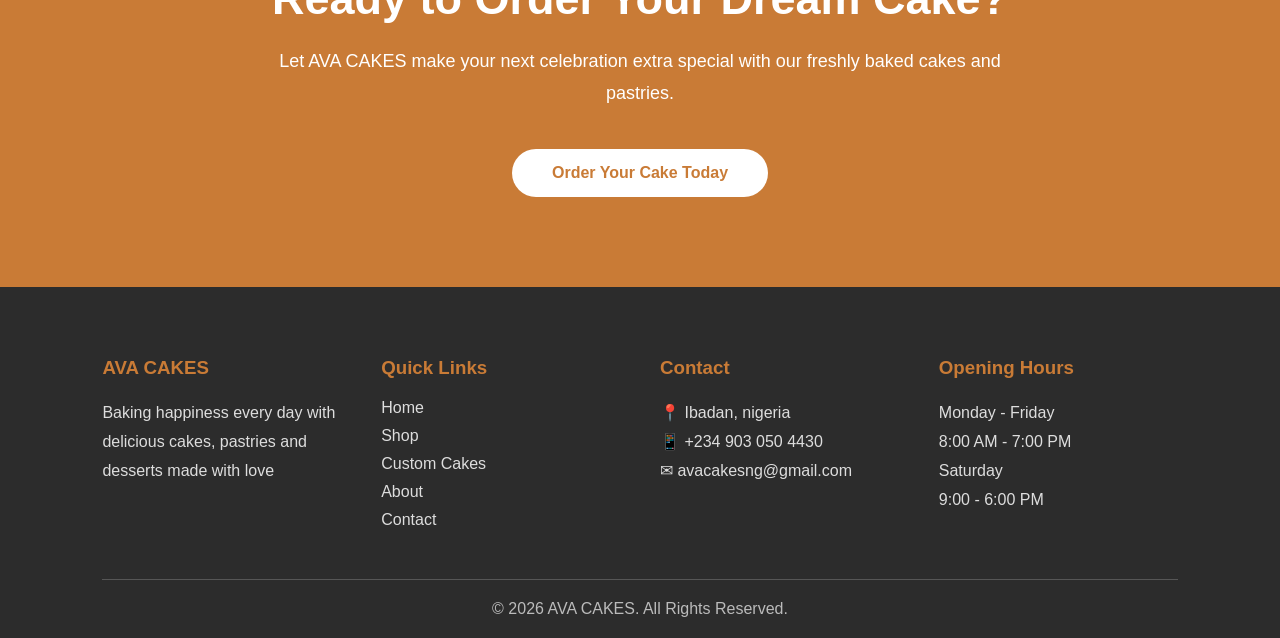
==== commit 40d13fdc: "Fix navbar" ====
--- a/index.html
+++ b/index.html
@@ -23,10 +23,11 @@
     <li><a href="#">about</a></li>
     <li><a href="#">contact</a></li>
     <div class="nav-actions">
-<button class="login-btn">Login</button>
-<button class="order-btn">Order now</button>
-    </div>
 </ul>
+<div class="nav-actions">
+    <button class="login-btn">Login</button>
+    <button class="order-btn">Order now</button>
+        </div>
 <div class="menu-toggle" id="menuToggle">
 <i class="fa-solid fa-bars"></i>
 </div>
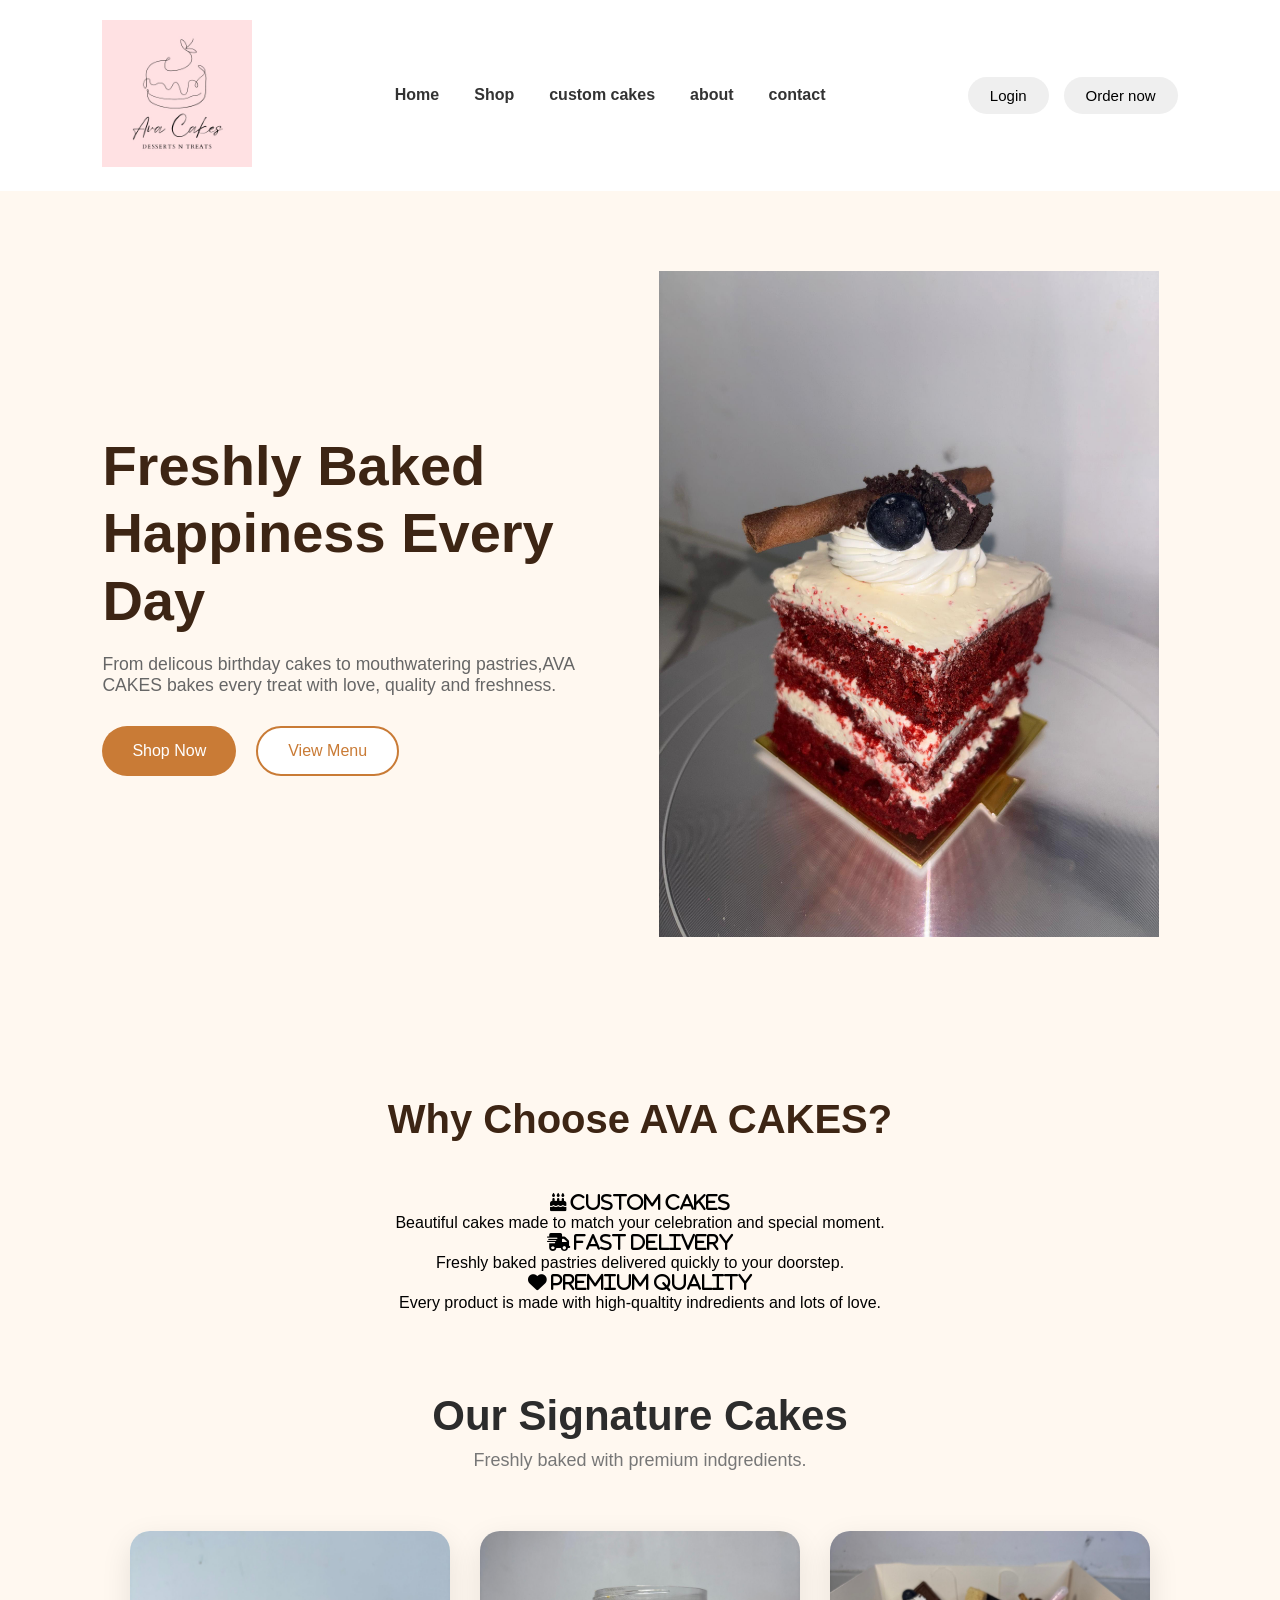
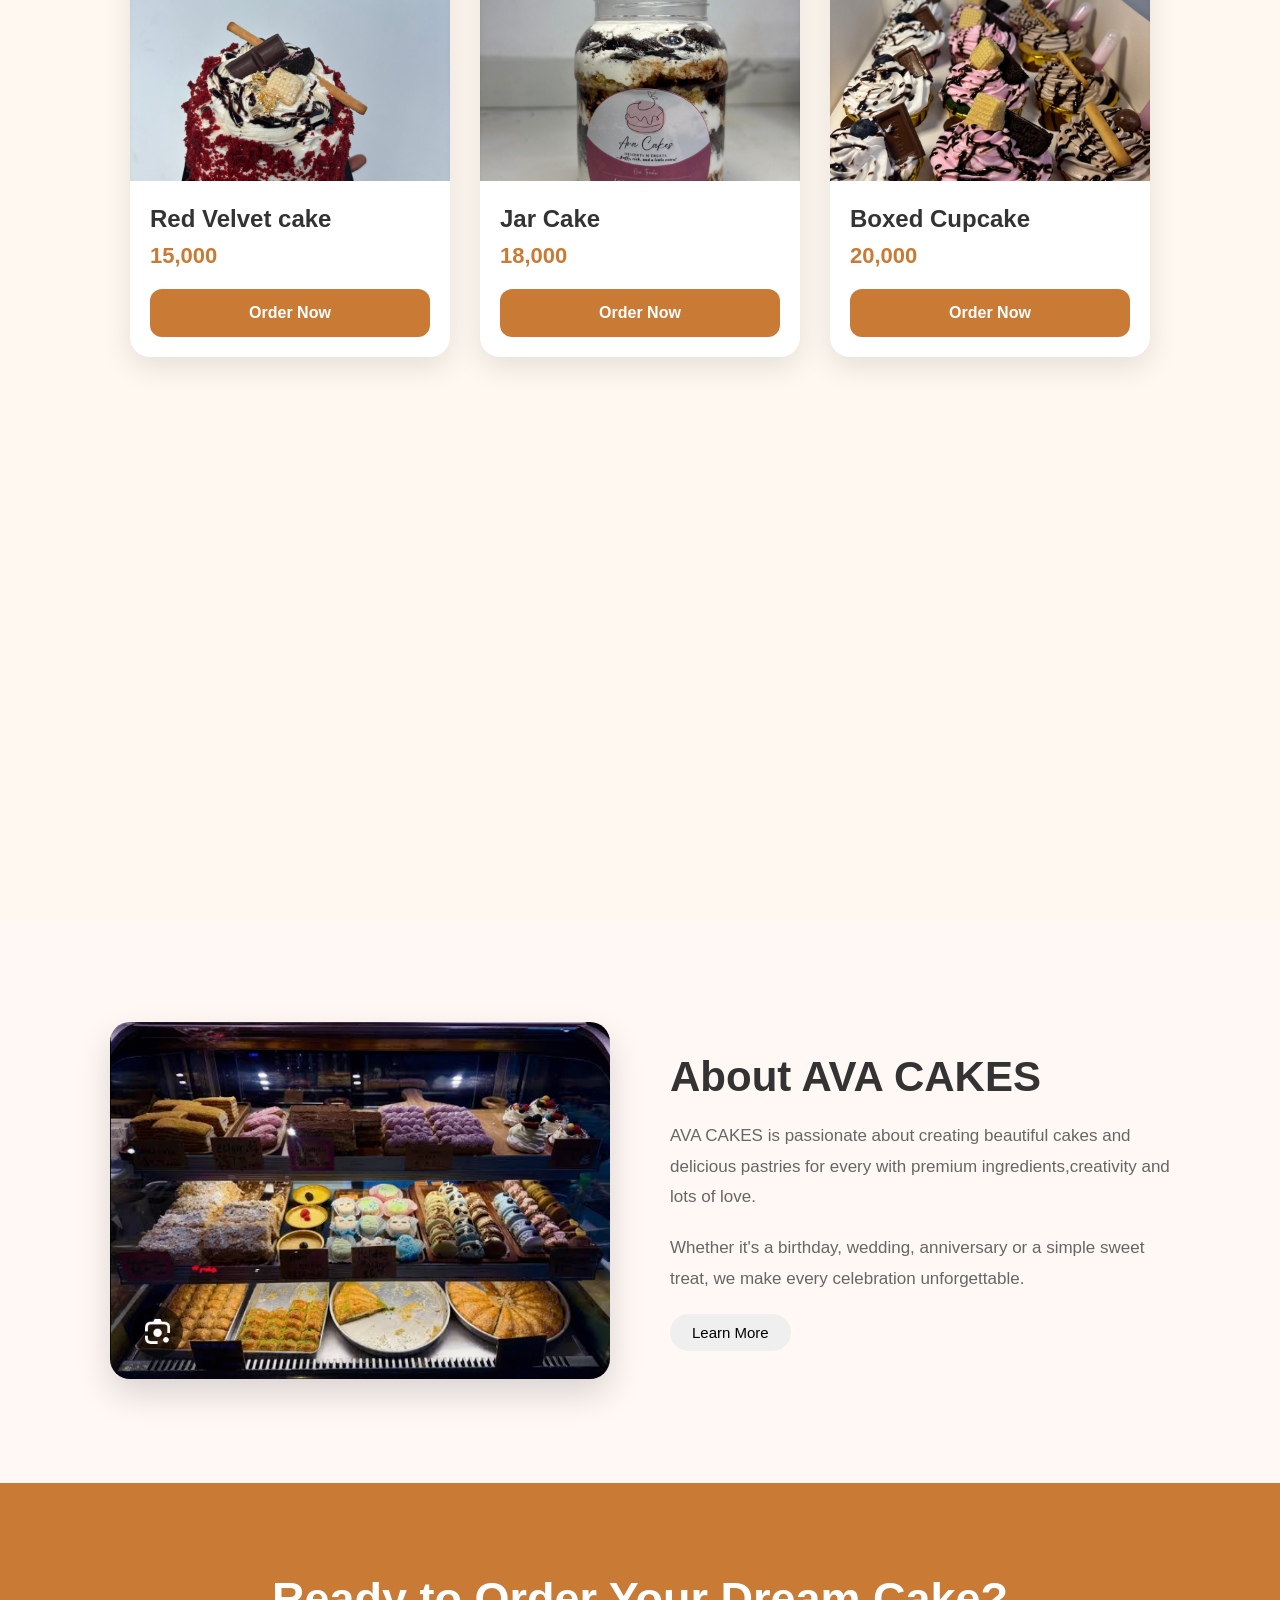
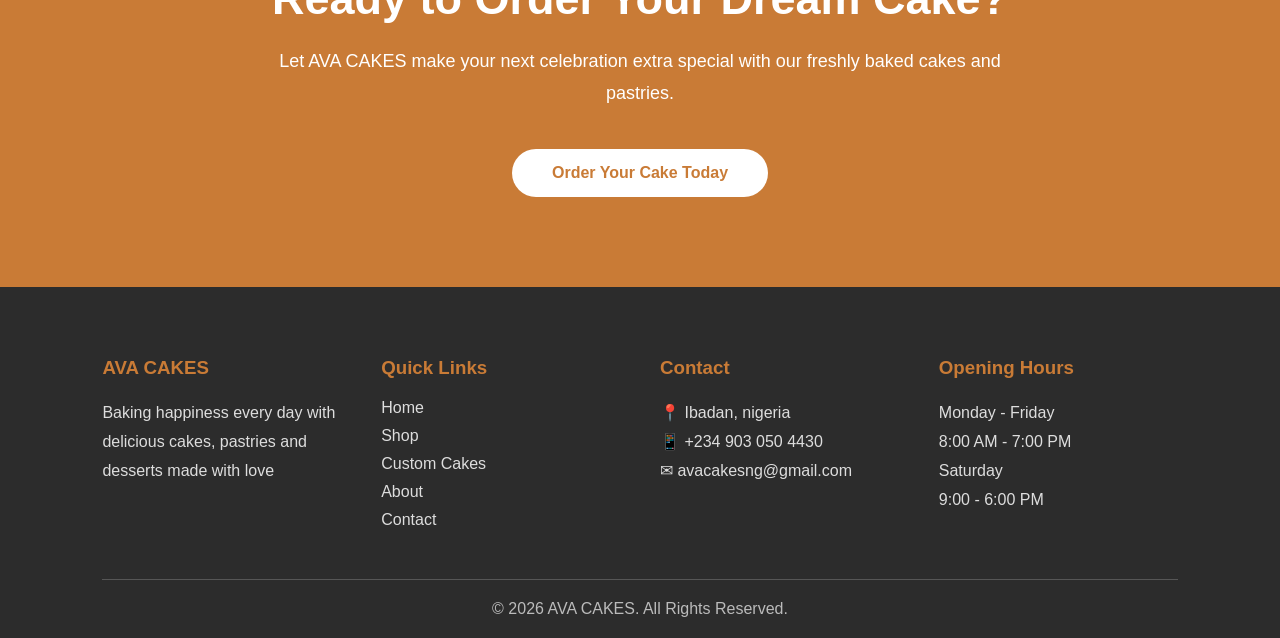
==== commit e3692f18: "Fix mobile navigation menu" ====
--- a/index.html
+++ b/index.html
@@ -22,7 +22,6 @@
     <li><a href="#">custom cakes</a></li>
     <li><a href="#">about</a></li>
     <li><a href="#">contact</a></li>
-    <div class="nav-actions">
 </ul>
 <div class="nav-actions">
     <button class="login-btn">Login</button>
--- a/css/style.css
+++ b/css/style.css
@@ -453,8 +453,9 @@
 
 @media (max-width:768px){
 .navbar{
-    flex-direction: column;
-    gap: 20px;
+    flex-direction: row;
+    justify-content: space-between;
+    align-items: center;
 }
 
 .nav-links{
@@ -502,16 +503,16 @@
         display: block;
     }
 .nav-links, .nav-actions{
-    display: flex;
-    flex-direction: column;
-    gap: 10px;
-    margin-top: 20px;
+    display: none;
 }
 }
 
 @media (max-width:768px){
-    .nav-links.show{
+    .nav-links.show, .nav-actions.show{
         display: flex;
+        flex-direction: column;
+        gap: 10px;
+        margin-top: 20px;
     }
 }
 
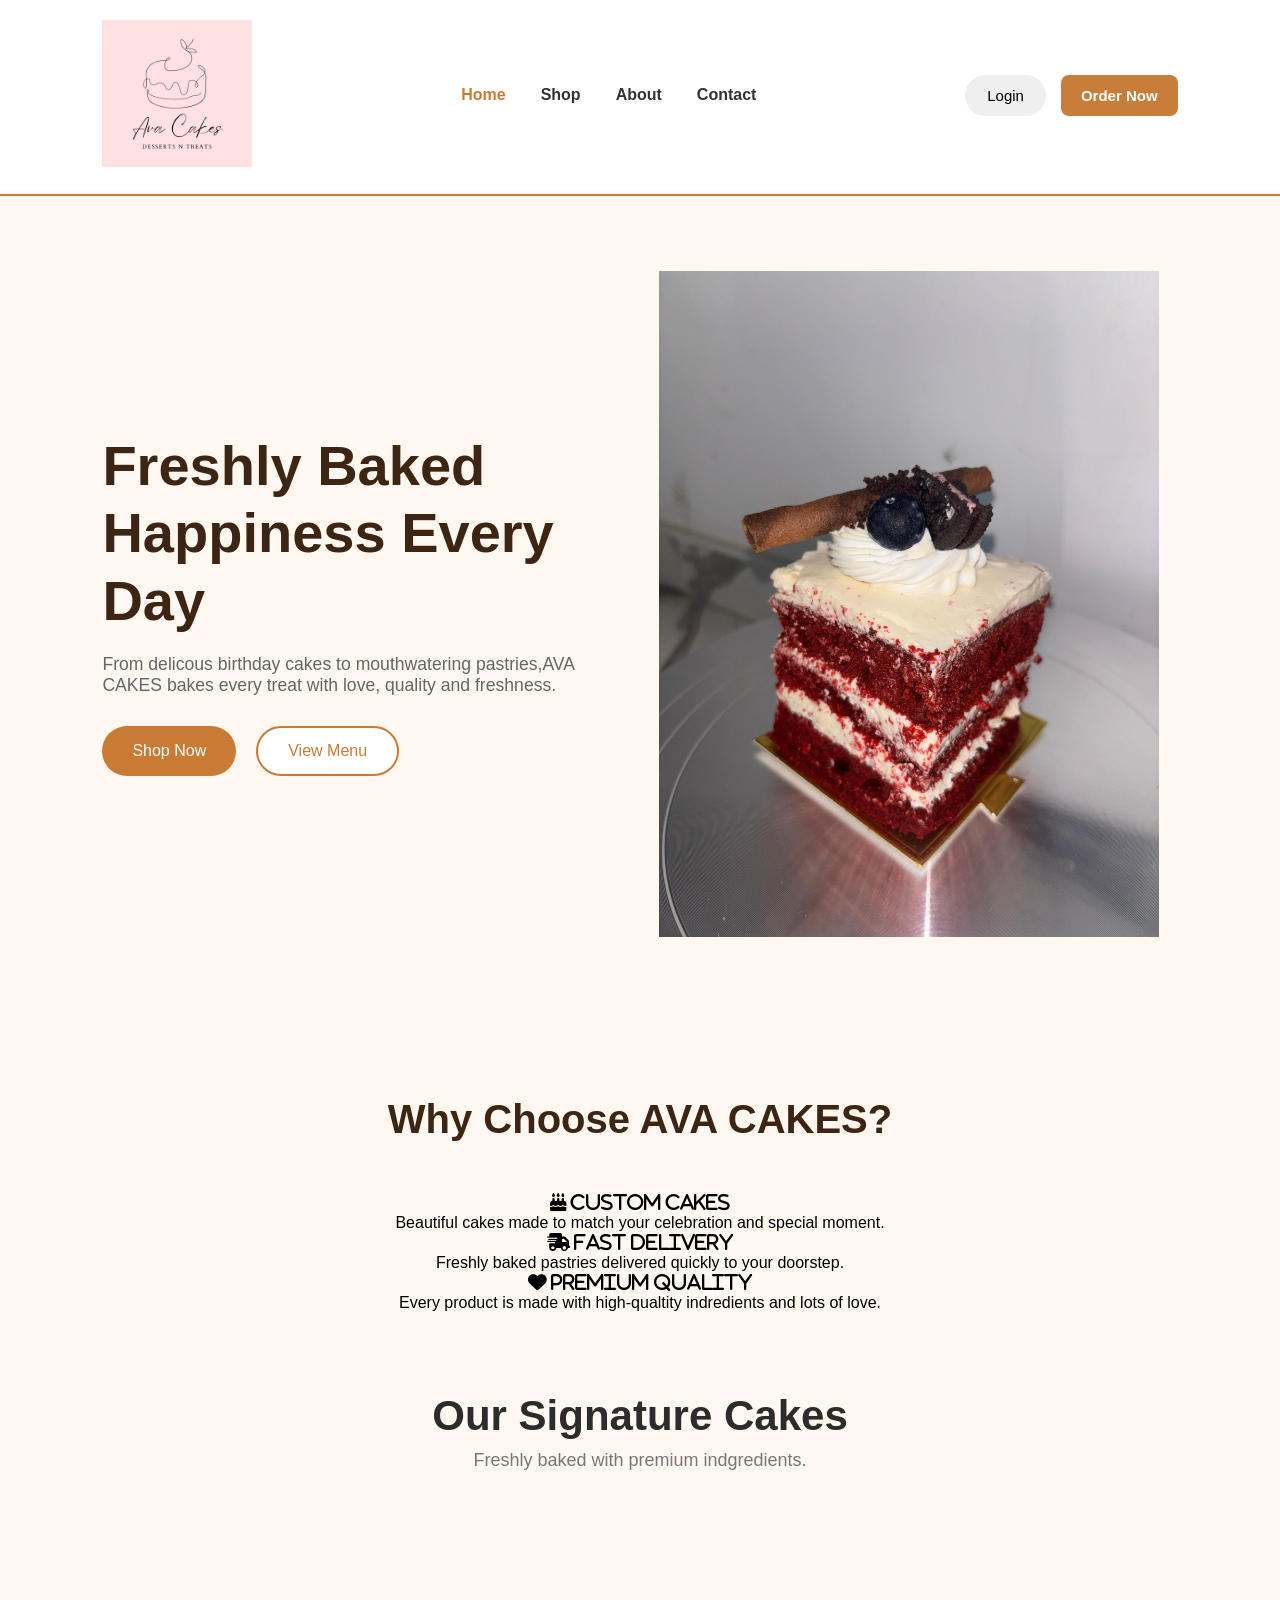
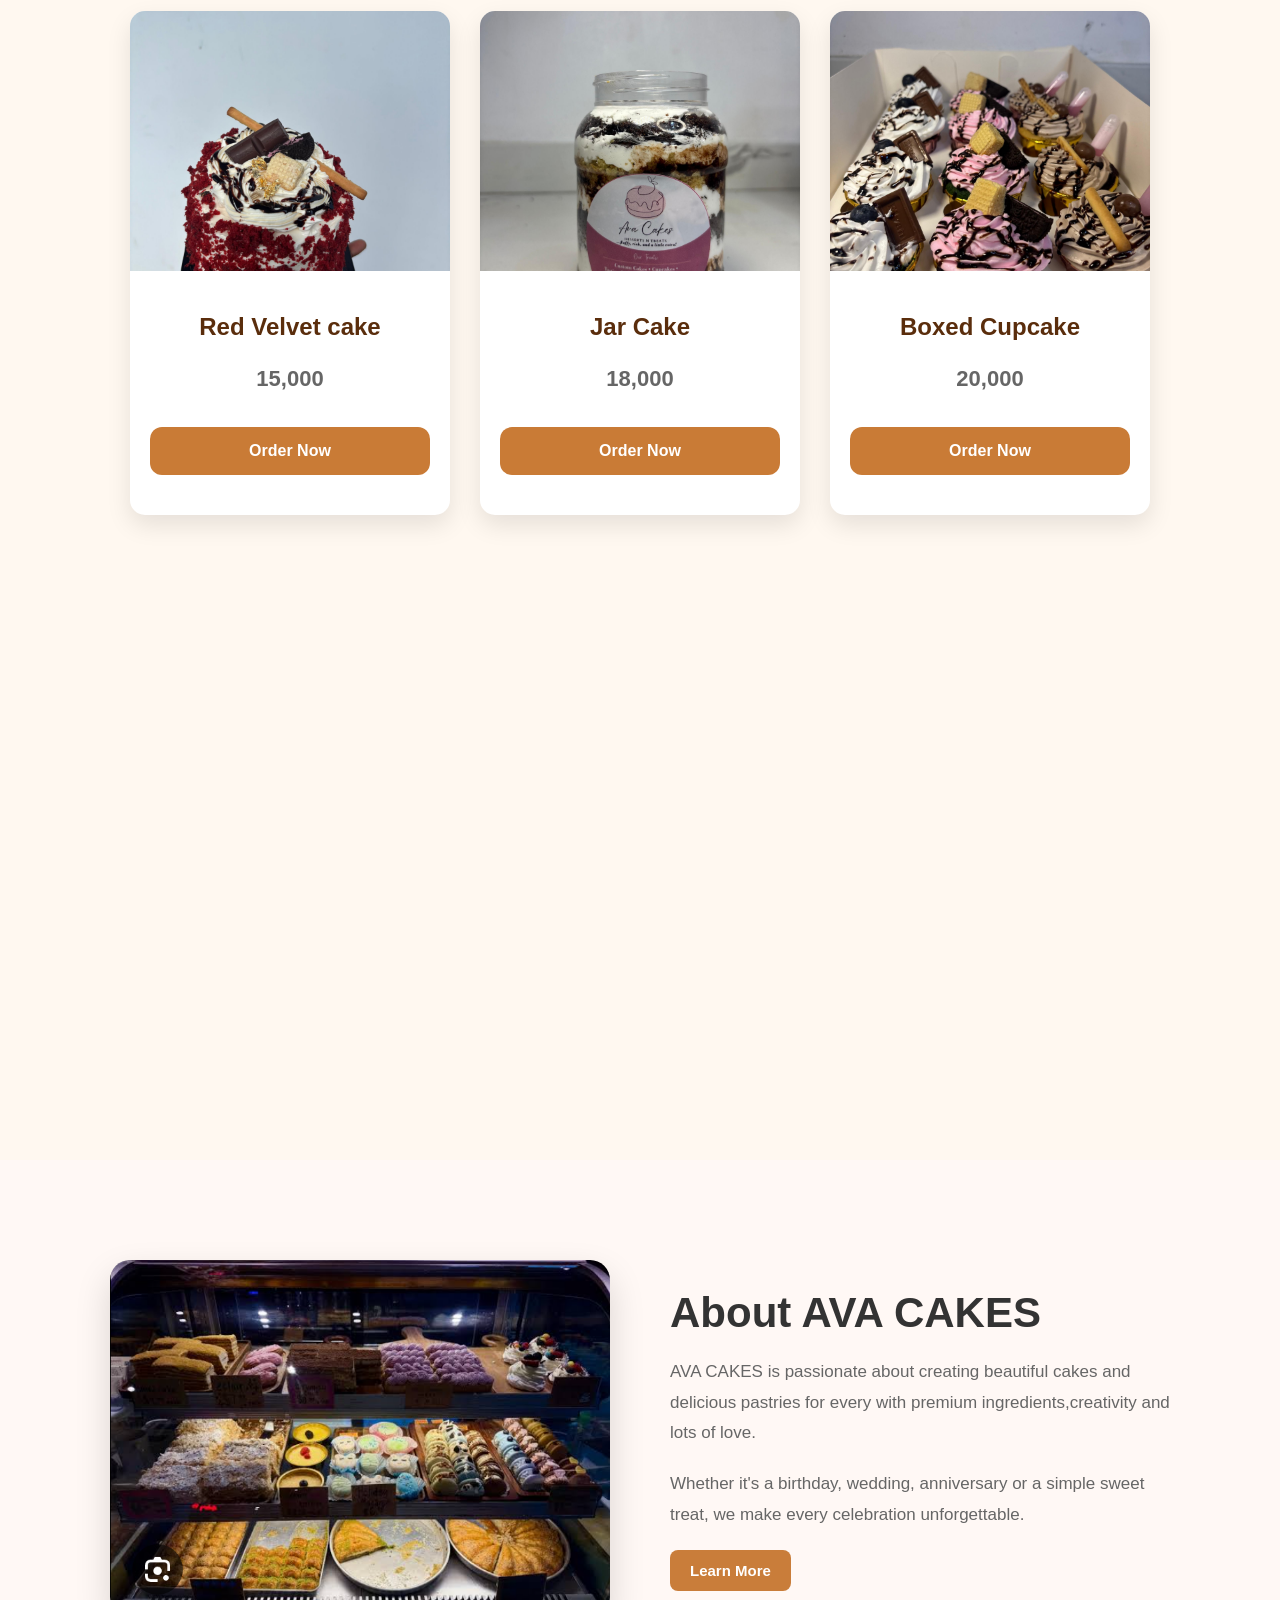
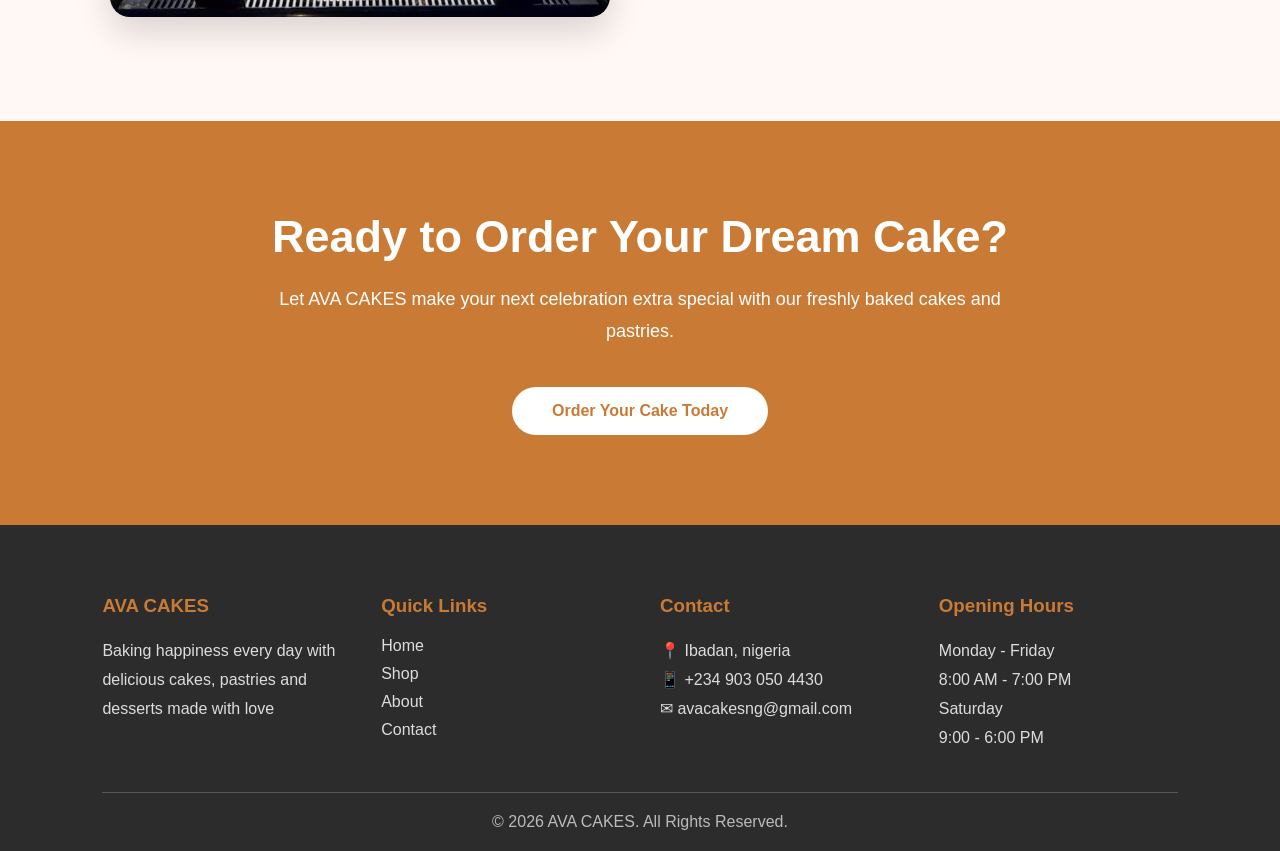
==== commit 9e285ff6: "complete Ava Cakes website" ====
--- a/index.html
+++ b/index.html
@@ -4,6 +4,7 @@
     <meta charset="utf-8">
     <meta name="viewport"content="width=device-width,inital-scale=1.0">
     <title>AVA CAKES</title>
+    <link rel="icon" type="image/png" href="image/logo/logo.png">
     <link rel="stylesheet" href="css/style.css"> 
     <link rel="preconnect" href="https://fronts,googleapis.com">
     <link rel="stylesheet" href="https://cdnjs.cloudflare.com/ajax/libs/font-awesome/6.7.2/css/all.min.css">
@@ -12,25 +13,32 @@
 </head>
 
 <body>
- <nav class="navbar">
-<div class="logo">
-<img src="image/logo/logo.png" alt="AVA CAKES logo">
-</div>
-<ul class="nav-links" id="navLinks">
-<li><a href="#">Home</a></li>
-<li><a href="#">Shop</a></li>
-    <li><a href="#">custom cakes</a></li>
-    <li><a href="#">about</a></li>
-    <li><a href="#">contact</a></li>
-</ul>
-<div class="nav-actions">
-    <button class="login-btn">Login</button>
-    <button class="order-btn">Order now</button>
+        <div class="loader">
+<img src="image/logo/logo.png" alt="Ava Cakes Logo">
         </div>
-<div class="menu-toggle" id="menuToggle">
-<i class="fa-solid fa-bars"></i>
-</div>
- </nav>
+
+     <nav class="navbar">
+     <div class="logo">
+         <img src="image/logo/logo.png" alt="AVA CAKES Logo">
+     </div>
+    
+        <ul class="nav-links" id="navLinks">
+            <li><a href="index.html" class="active">Home</a></li>
+            <li><a href="shop.html">Shop</a></li>
+            <li><a href="about.html">About</a></li>
+            <li><a href="contact.html">Contact</a></li>
+        </ul>
+    
+        <div class="nav-actions">
+            <button class="login-btn">Login</button>
+            <button class="order-btn">Order Now</button>
+        </div>
+    
+        <div class="menu-toggle" id="menuToggle">
+            <i class="fa-solid fa-bars"></i>
+        </div>
+    
+    </nav>
 <section class="hero fade-in">
     <div class="hero-text">
 <h1>Freshly Baked Happiness Every Day</h1>
@@ -98,7 +106,7 @@
 <section class="reviews fade-in">
     <div class="section-title">
         <h2>What Our Customers Say</h2>
-        <p>Trusred by cake lovers across the city.</p>
+        <p>Trusted by cake lovers across the city.</p>
     </div>
     <div class="review-container">
         <div class="review-card">
@@ -134,7 +142,7 @@
 <p>Let AVA CAKES make your next celebration extra special with our freshly baked cakes and pastries.</p>
 <a href="#" class="cta-btn">Order Your Cake Today</a>
 </section>
-<footer class="footer fade-in">
+<div class="footer fade-in">
     <div class="footer-container">
 <div class="footer-box">
 <h3>AVA CAKES</h3>
@@ -142,11 +150,10 @@
 </div>
 <div class="footer-box">
 <h3>Quick Links</h3>
-<a href="#">Home</a>
-<a href="#">Shop</a>
-<a href="#">Custom Cakes</a>
-<a href="#">About</a>
-<a href="#">Contact</a>
+<a href="index.html">Home</a>
+<a href="shop.html">Shop</a>
+<a href="about.html">About</a>
+<a href="contact.html">Contact</a>
 </div>
 <div class="footer-box">
     <h3>Contact</h3>
@@ -166,8 +173,9 @@
 <div class="copyright">
     <p>© 2026 AVA CAKES. All Rights Reserved.</p>
     </div>
-
-</footer>
+    <button id="backToTop" class="back-to-top">
+<i class="fa-solid fa-arrow-up"></i>
+    </button>
 <script src="js/script.js"></script>
 </body>
 </html>
--- a/css/style.css
+++ b/css/style.css
@@ -486,7 +486,7 @@
     font-size: 32px;
 }
 
-cta p{
+.cta p{
     width: 100%;
 }
 
@@ -511,8 +511,35 @@
     .nav-links.show, .nav-actions.show{
         display: flex;
         flex-direction: column;
-        gap: 10px;
+        align-items: center;
+        width: 100%;
         margin-top: 20px;
+    }
+    .navbar{
+        flex-wrap: wrap;
+    }
+
+    
+    .shop-hero{
+        padding: 60px 20px;
+        min-height: auto;
+    }
+
+    .shop-hero h1{
+        font-size: 2rem;
+    }
+
+    .shop-hero p{
+        font-size: 1rem;
+    }
+
+    .search-container{
+        width: 100%;
+        margin-top: 20px;
+    }
+
+    .search-container input{
+        width: 100%;
     }
 }
 
@@ -564,4 +591,714 @@
     50%{
         transform: translateY(-15px)
     }
-}+}
+.shop-hero{
+    padding: 120px 10%;
+    text-align: center;
+    background: #fff8f8;
+}
+.shop-hero h1{
+    font-size: 3rem;
+    color: #333;
+    margin-bottom: 15px;
+}
+
+.shop-hero p{
+    font-size: 1.1rem;
+    color: #666;
+}
+/* SHOP PAGE */
+.products{
+    padding: 80px 8%;
+}
+.products h2{
+    text-align: center;
+    font-size: 38px;
+    color: #5a2d0c;
+    margin-bottom: 40px;
+}
+.product-grid{
+    display: grid;
+    grid-template-columns: repeat(auto-fit, minmax(280px, 1fr));
+    gap: 30px;
+    max-width: 1200px;
+    margin: 40px auto;
+    padding: 20px;
+}
+.product-card{
+    background: #fff;
+    border-radius: 15px;
+    overflow: hidden;
+    text-align: center;
+    box-shadow: 0 10px 25px rgba(0, 0, 0, .1);
+    padding-bottom: 20px;
+}
+.product-card:hover{
+    transform: translateY(-8px);
+}
+.product-card img{
+    width: 100%;
+    height: 260px;
+    object-fit: cover;
+}
+.product-card h3{
+    margin: 18px 0 10px;
+    color: #5a2d0c;
+}
+.product-card p{
+    color: #666;
+    padding: 0 15px;
+}
+.price{
+    display: block;
+    margin: 15px 0;
+    font-size: 22px;
+    font-weight: bold;
+    color: #c77b47;
+}
+.order-btn{
+    display: inline-block;
+    text-decoration: none;
+    text-align: center;
+    background: #c97d3a;
+    color: white;
+    padding: 12px 25px;
+    border-radius: 8px;
+    font-weight: bold;
+    transition: 0.3s;
+    cursor: pointer;
+}
+.order-btn:hover{
+    background: #a86128;
+    transform: translateY(-2px);
+}
+.product-card{
+    transition: transform  0.3s ease, box-shadow 0.3s ease;
+    cursor: pointer;
+}
+.product-card:hover{
+    transform: translateY(-10px);
+    box-shadow: 0 15px 30px rgba(0, 0, 0, .15);
+}
+.product-card img{
+    transition: transform 0.4s ease;
+}
+.product-card:hover img{
+    transform: scale(1.05);
+}
+.product-card{
+    position: relative;
+}
+.badge{
+    position: absolute;
+    top: 15px;
+    right: 15px;
+    background: #ff4d4d;
+    color: white;
+padding: 6px 12px;
+border-radius: 20px;
+font-size: 12px;
+font-weight: bold;
+}
+.cart-btn{
+    background: #5b3a29;
+    color: white;
+    padding: 10px 18px;
+    border-radius: 30px;
+    text-decoration: none;
+    font-weight: bold;
+    transition: 0.3s;
+}
+.cart-btn:hover{
+    background: #8b5e3c;
+}
+.cart-sidebar{
+    position: fixed;
+    top: 0;
+    right: -400px;
+    width: 420px;
+    height: 100%;
+    background: #fff;
+    box-shadow: -5px 0 20px rgba(0, 0, 0, .15);
+    padding: 25px;
+transition: .4s;
+z-index: 1000;
+display: flex;
+flex-direction: column;
+}
+.cart-sidebar.active{
+    right: 0;
+}
+
+#cart-items{
+    flex: 1;
+    overflow-y: auto;
+    margin-bottom: 10px;
+}
+.cart-sidebar h2{
+    margin-bottom: 20px;
+    color: #5a2d0c;
+}
+.cart-footer{
+    position: sticky;
+    bottom: 0;
+    background: white;
+    padding-top: 15px;
+    border-top: 1px solid #eee;
+    margin-top: 10px;
+    z-index: 10;
+}
+
+#checkoutBtn{
+    width: 100%;
+    padding: 15px;
+    border: none;
+    background: #25D366;
+    color: white;
+    border-radius: 8px;
+    cursor: pointer;
+    font-size: 16px;
+    font-weight: bold;
+    transition: 0.3s;
+}
+
+#checkoutBtn:hover{
+    background: #25D366;
+    transform: scale(1.02);
+}
+
+#cart-total{
+    font-size: 20px;
+    font-weight: bold;
+    color: #5a2d0c;
+    text-align: center;
+    margin-bottom: 15px;
+}
+
+.product-actions{
+    display: flex;
+    justify-content: center;
+    gap: 10px;
+    margin-top: 15px;
+}
+
+.order-btn,.buy-btn{
+    display: inline-block;
+    padding: 12px 20px;
+    border: none;
+    border-radius: 8px;
+    text-decoration: none;
+    font-size: 15px;
+    font-weight: bold;
+    cursor: pointer;
+    transition: all 0.3s ease-in;
+}
+
+/* Add to Cart */
+.order-btn{
+    background: #c97d3a;
+    color: white;
+}
+
+.order-btn:hover{
+    background: #a86128;
+    transform: translateY(-2px);
+}
+
+/* Buy Now Button */
+.buy-btn{
+    background: #25D366;
+    color: white;
+}
+
+.buy-btn:hover{
+    background: #1da851;
+    transform: translateY(-2px);
+}
+
+.remove-btn{
+    background: #dc3545;
+    color: white;
+    border: none;
+    padding: 8px 14px;
+    border-radius: 8px;
+    cursor: pointer;
+    margin-top: 8px;
+    transition: .3s;
+}
+
+.remove-btn:hover{
+    background: #dc3545;
+}
+
+.quantity-controls{
+    display: flex;
+    align-items: center;
+    justify-content: center;
+    gap: 10px;
+    margin: 10px 0;
+}
+
+.quantity-controls button{
+    width: 30px;
+    height: 30px;
+    border: none;
+    border-radius: 50%;
+    background: #c97d3a;
+    color: white;
+    font-weight: bold;
+    cursor: pointer;
+}
+
+.quantity-controls span{
+    font-size: 18px;
+  font-weight:bold;
+}
+
+.toast{
+    position: fixed;
+    bottom: 30px;
+    right: 30px;
+    background: #6f4e37;
+    color: white;
+    padding: 15px 20px;
+    border-radius: 10px;
+    font-weight: bold;
+    box-shadow: 0 5px 15px rgba(0, 0, 0, .2);
+    opacity: 0;
+    transform: translateY(20px);
+    transition: .3s;
+    z-index: 9999;
+}
+
+.toast.show{
+    opacity: 1;
+    transform: translateY(0);
+}
+
+.cart-footer input,.cart-footer textarea{
+    width: 100%;
+    padding: 12px;
+    margin-bottom: 10px;
+    border: 1px solid #ddd;
+    border-radius: 8px;
+    font-size: 16px;
+    outline: none;
+}
+
+.cart-footer textarea{
+    resize: none;
+    height: 80px;
+}
+
+.cart-footer input:focus, .cart-footer textarea:focus{
+    border-color: #c97d3a;
+    box-shadow: 0 0 8px rgba(201, 125, 58, 0.3);
+}
+
+.cart-item{
+    background: #faf7f2;
+    padding: 15px;
+    border-radius: 12px;
+    margin-bottom: 15px;
+    box-shadow: o 3px 8px rgba(0, 0, 0, .08);
+}
+
+.cart-item h4{
+    color: #6f4e37;
+    margin-bottom: 8px;
+}
+
+.cart-item p{
+    font-weight: bold;
+    color: #c97d3a;
+}
+
+#close-cart{
+    width: 35px;
+    height: 35px;
+    border: none;
+    background: transparent;
+    color: #dc3545;
+    font-size: 24px;
+    cursor: pointer;
+    align-self: flex-end;
+    padding: 0;
+}
+
+/* ===========================
+   ABOUT PAGE
+=========================== */
+
+.about-hero{
+    background: linear-gradient(rgba(0,0,0,.5), rgba(0,0,0,.5)),
+    url("image/cakes/red velvet.jpg") center/cover;
+    color: white;
+    text-align: center;
+    padding: 100px 20px;
+}
+
+.about-content{
+    max-width: 800px;
+    margin: auto;
+}
+
+.about-content h1{
+    font-size: 3rem;
+    margin-bottom: 20px;
+}
+
+.about-content p{
+    font-size: 18px;
+    line-height: 1.8;
+}
+
+.mission{
+    display: flex;
+    gap: 30px;
+    justify-content: center;
+    flex-wrap: wrap;
+    padding: 70px 20px;
+    background: #fff8f2;
+}
+
+.mission-box{
+    background: white;
+    padding: 30px;
+    border-radius: 15px;
+    box-shadow: 0 5px 15px rgba(0,0,0,.1);
+    width: 350px;
+    text-align: center;
+}
+
+.why-us{
+    padding: 80px 20px;
+    text-align: center;
+}
+
+.why-us h2{
+    margin-bottom: 40px;
+    color: #6f4e37;
+}
+
+.why-grid{
+    display: grid;
+    grid-template-columns: repeat(auto-fit,minmax(250px,1fr));
+    gap: 25px;
+}
+
+.why-card{
+    background: #fff;
+    padding: 25px;
+    border-radius: 15px;
+    box-shadow: 0 5px 15px rgba(0,0,0,.08);
+    transition: .3s;
+}
+
+.why-card:hover{
+    transform: translateY(-8px);
+}
+
+/* ==========================
+   CONTACT PAGE
+========================== */
+
+.contact-hero{
+    background: linear-gradient(rgba(0,0,0,.5), rgba(0,0,0,.5)),
+    url("image/cakes/red velvet.jpg") center/cover;
+
+    color: white;
+    text-align: center;
+    padding: 80px 20px;
+}
+
+.contact-hero h1{
+    font-size: 3rem;
+    margin-bottom: 15px;
+}
+
+.contact-hero p{
+    font-size: 18px;
+}
+
+
+/* Contact Container */
+
+.contact-container{
+    display: flex;
+    gap: 40px;
+    padding: 70px 8%;
+    flex-wrap: wrap;
+    background: #fff8f2;
+}
+
+
+.contact-info,
+.contact-form{
+
+    background: white;
+    padding: 35px;
+    border-radius: 15px;
+    flex: 1;
+    min-width: 300px;
+
+    box-shadow: 0 5px 20px rgba(0,0,0,.08);
+}
+
+
+.contact-info h2,
+.contact-form h2{
+    color: #6f4e37;
+    margin-bottom: 25px;
+}
+
+
+.contact-info p{
+    line-height: 1.8;
+}
+
+
+.contact-info ul{
+    padding-left: 20px;
+    line-height: 2;
+}
+
+
+/* Form */
+
+.contact-form form{
+    display: flex;
+    flex-direction: column;
+    gap: 15px;
+}
+
+
+.contact-form input,
+.contact-form textarea{
+
+    padding: 15px;
+    border: 1px solid #ddd;
+    border-radius: 8px;
+    font-size: 16px;
+
+}
+
+
+.contact-form textarea{
+    resize: none;
+}
+
+
+.submit-btn{
+
+    background: #C97B36;
+    color: white;
+    border: none;
+    padding: 15px;
+    border-radius: 8px;
+    cursor: pointer;
+    font-size: 16px;
+    transition: .3s;
+
+}
+
+
+.submit-btn:hover{
+
+    background: #a85f20;
+
+}
+
+.social-links{
+    margin-top:30px;
+}
+
+.social-links h3{
+    margin-bottom:15px;
+    color:#6f4e37;
+}
+
+.social-links a{
+    display:inline-flex;
+    justify-content:center;
+    align-items:center;
+    width:45px;
+    height:45px;
+    margin-right:10px;
+    border-radius:50%;
+    background:#C97B36;
+    color:white;
+    text-decoration:none;
+    font-size:20px;
+    transition:.3s;
+}
+
+.social-links a:hover{
+    transform:translateY(-5px);
+    background:#a85f20;
+}
+
+.search-container{
+    width:100%;
+    display:flex;
+    justify-content:center;
+    margin:40px 0;
+}
+
+.search-container input{
+    width:450px;
+    max-width:90%;
+    padding:15px 20px;
+    border:2px solid #C97B36;
+    border-radius:30px;
+    font-size:16px;
+    outline:none;
+}
+
+.search-container input:focus{
+    box-shadow:0 0 10px rgba(201,123,54,.3);
+}
+
+.nav-links a.active{
+    color: #c97B36;
+    font-weight: 700;
+}
+
+.nav-links a::after{
+    content: "";
+    display: block;
+    width: 100%;
+    height: 2px;
+    background: #c97B36;
+    margin-top: 5px;
+}
+.loader{
+    position: fixed;
+    inset: 0;
+    background: white;
+    display: flex;
+    justify-content: center;
+    align-items: center;
+    z-index: 9999;
+    opacity: 1;
+    visibility: visible;
+    transition: 0.5s ease;
+}
+
+.loader img{
+    width: 150px;
+    animation: pulse 1.5s infinite;
+}
+
+.loader.hide{
+    opacity: 0;
+    visibility: hidden;
+    pointer-events: none;
+}
+
+@keyframes pluse{
+    0%{
+        transform: scale(1);
+    }
+
+    50%{
+        transform: scale(1.1);
+    }
+
+    100%{
+transform: scale(1);
+    }
+}
+
+/* Back To Top */
+.back-to-top{
+    position: fixed;
+    bottom: 25px;
+    right: 25px;
+    width: 50px;
+    height: 50px;
+    border: none;
+    border-radius: 50%;
+    background: #c97B36;
+    color: white;
+    font-size: 20px;
+    cursor: pointer;
+    display: none;
+    justify-content: center;
+    align-items: center;
+    box-shadow: 0 5px 15px rgba(0,0,0,.2);
+    transition: .3s;
+    z-index: 999;
+}
+
+.back-to-top:hover{
+    background: #a8642b;
+    transform: translateY(-5px);
+}
+
+.back-to-top.show{
+    display: flex;
+}
+
+/* ===========================
+   MOBILE SHOP FIX
+========================== */
+@media (max-width:768px){
+.products{
+    padding: 40px 15px;
+}
+
+.product-grid{
+    grid-template-columns: 1fr;
+    gap: 20px;
+    padding: 0;
+}
+
+.product-card{
+    width: 100%;
+    margin: 0 auto;
+}
+
+.product-card img{
+    width: 100%;
+    height: 220px;
+    object-fit: cover;
+}
+
+.product-actions{
+    display: flex;
+    flex-direction: column;
+    gap: 10px;
+}
+
+.add-cart-btn, .buy-now-btn, .order-btn{
+    width: 100%;
+}
+
+.cart-sidebar{
+    width: 100%;
+    right: -100%;
+}
+
+.cart-sidebar.active{
+    right: 0;
+}
+
+}
+
+
+
+
+
+
+
+
+
+
+
+
+
+
+
+
+
